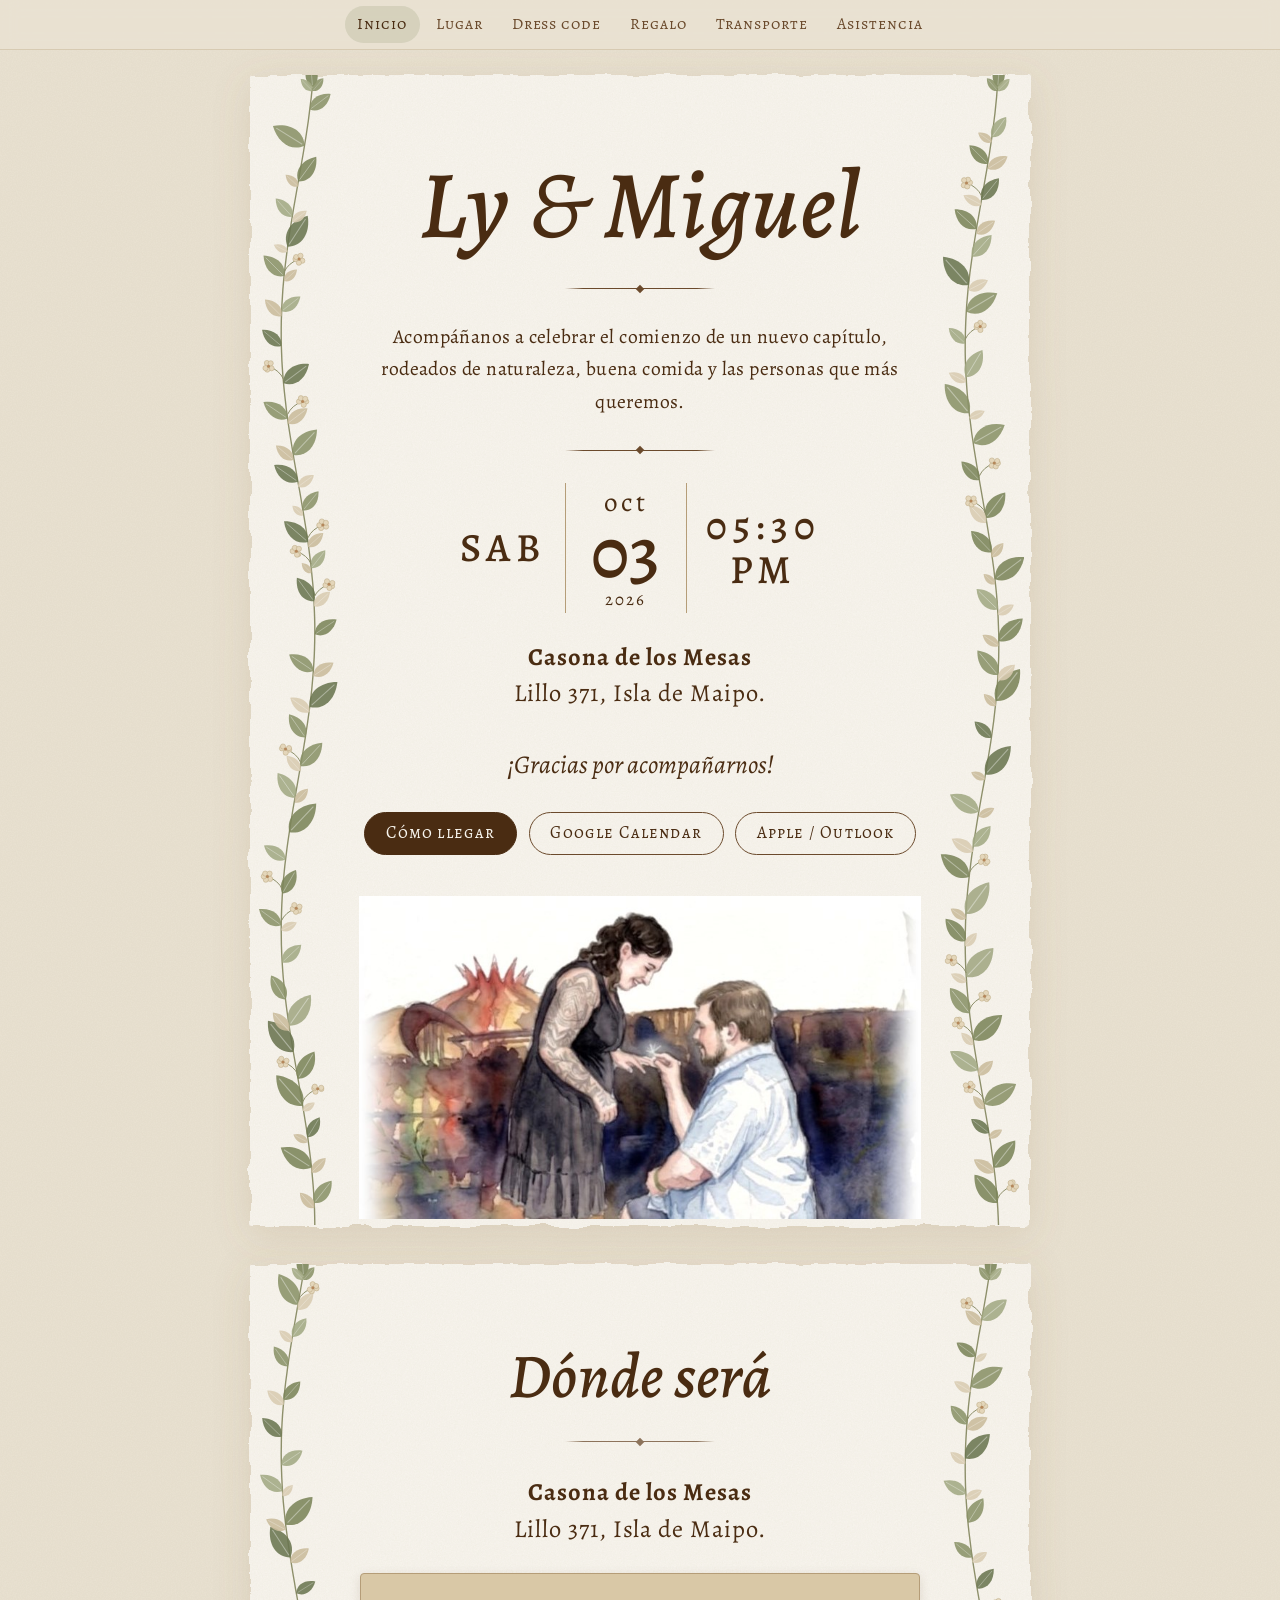
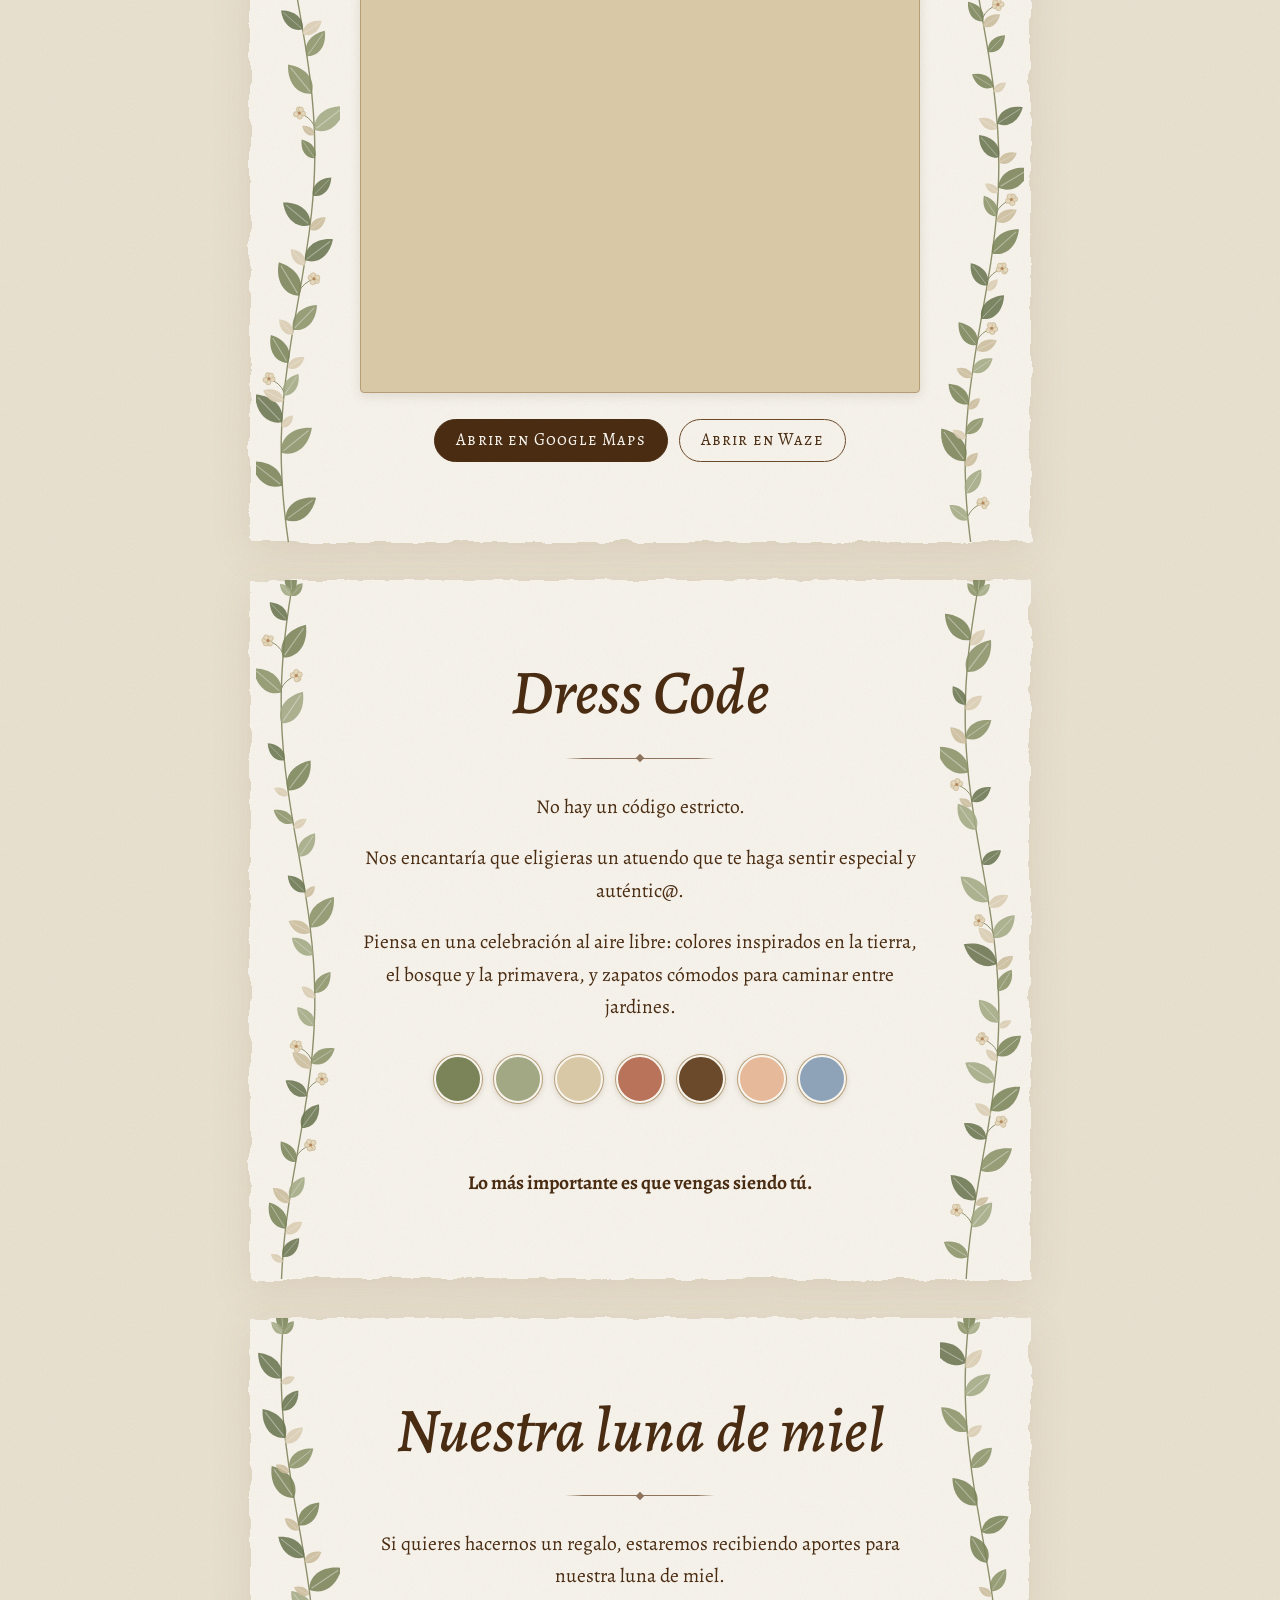
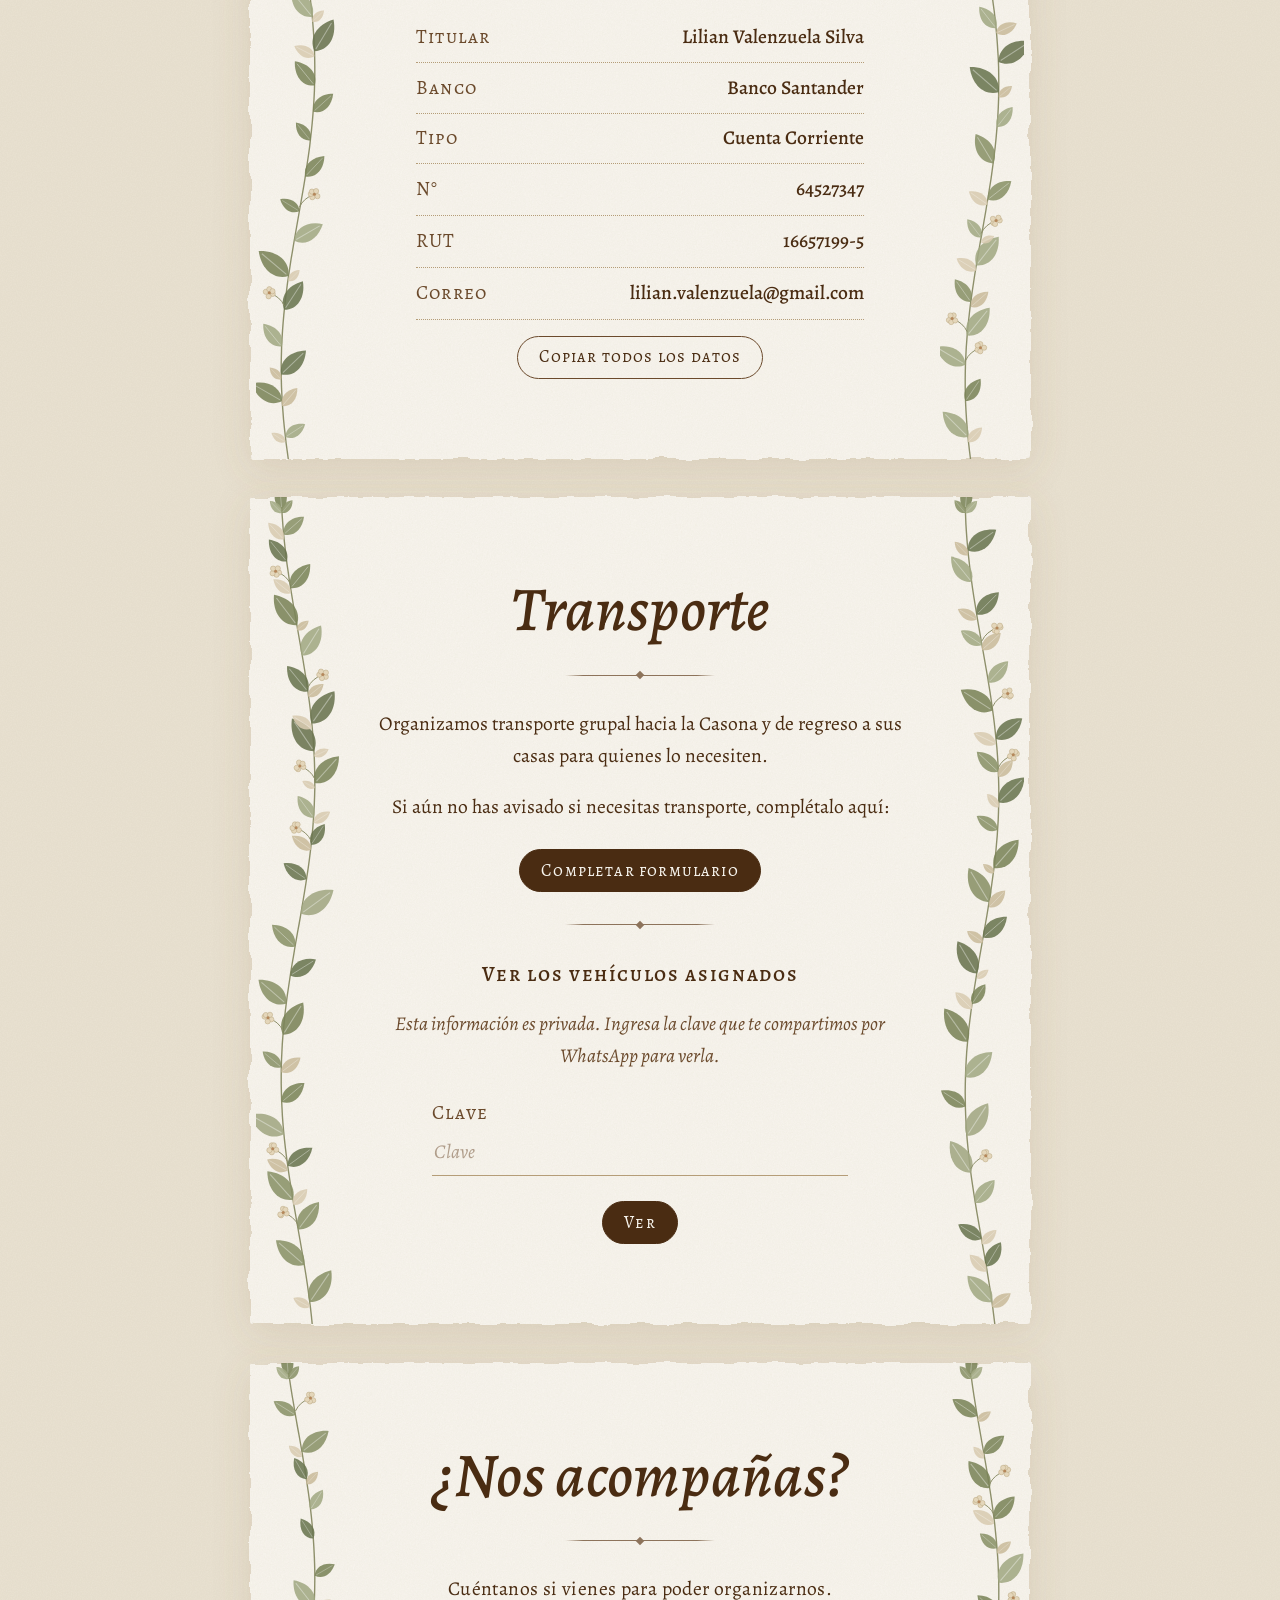
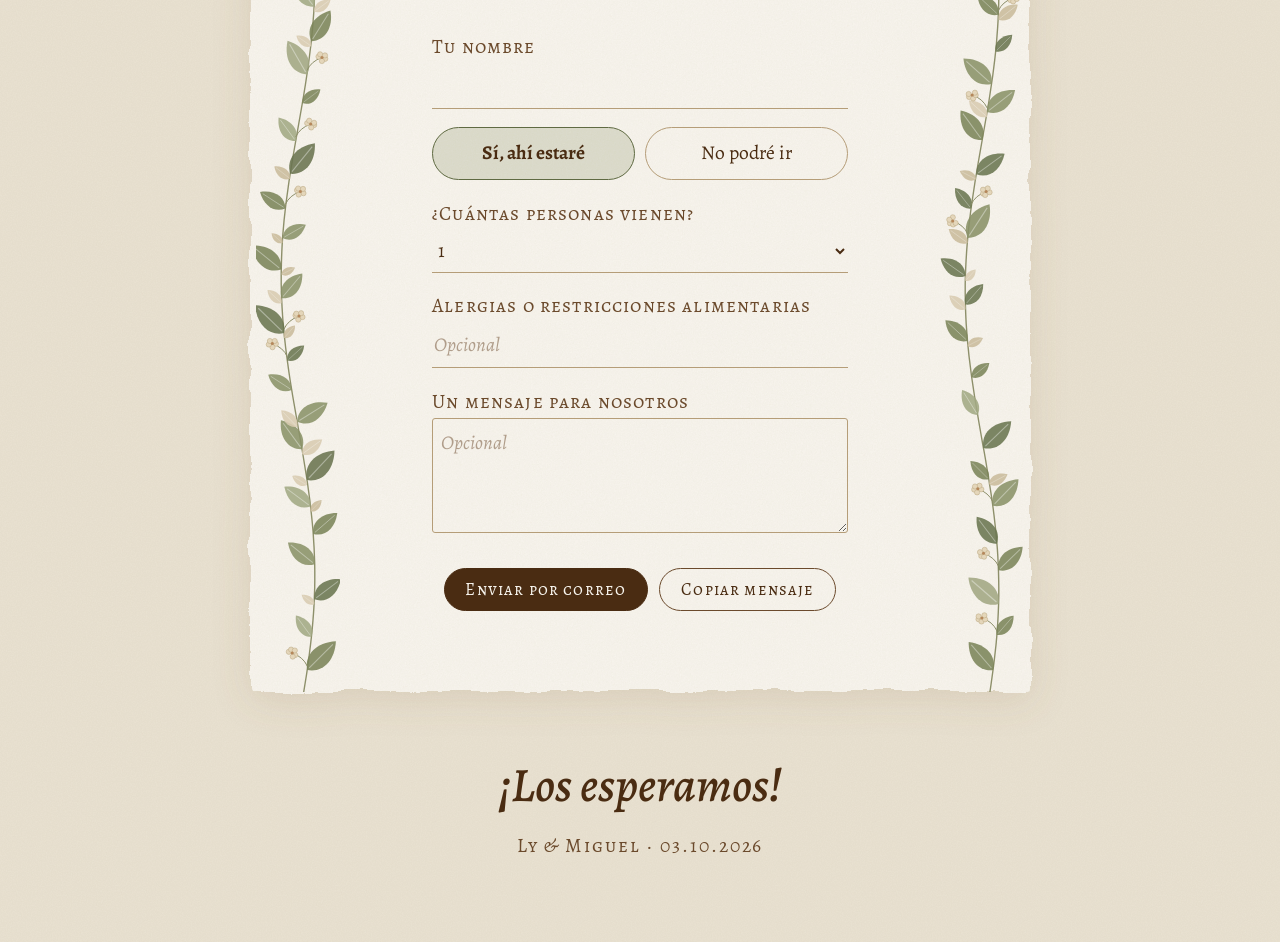
==== index.html @ 3ddfaaa1 "Add files via upload" ====
<!DOCTYPE html>
<html lang="es">
<head>
  <meta charset="utf-8">
  <meta name="viewport" content="width=device-width, initial-scale=1">
  <title>Ly &amp; Miguel · 3 de octubre de 2026</title>
  <meta name="description" content="Te invitamos a celebrar nuestro matrimonio el sábado 3 de octubre de 2026 en Isla de Maipo.">
  <meta name="theme-color" content="#e9e2d2">
  <meta property="og:title" content="Ly & Miguel · Nuestro matrimonio">
  <meta property="og:description" content="Sábado 3 de octubre de 2026 · Casona de los Mesas, Isla de Maipo.">
  <meta property="og:type" content="website">
  <link rel="icon" href="data:image/svg+xml,%3Csvg xmlns='http://www.w3.org/2000/svg' viewBox='0 0 100 100'%3E%3Ctext y='.9em' font-size='90'%3E🌿%3C/text%3E%3C/svg%3E">

  <link rel="preconnect" href="https://fonts.googleapis.com">
  <link rel="preconnect" href="https://fonts.gstatic.com" crossorigin>
  <link href="https://fonts.googleapis.com/css2?family=Alegreya:ital,wght@0,400;0,500;0,700;1,400;1,500&family=Alegreya+SC:wght@400;500&display=swap" rel="stylesheet">
  <link rel="stylesheet" href="css/style.css">
  <script>document.documentElement.classList.add('js');</script>
</head>
<body>

  <!-- Filtro que da el borde irregular de papel de algodón a cada hoja -->
  <svg width="0" height="0" style="position:absolute" aria-hidden="true" focusable="false">
    <filter id="deckle" x="-4%" y="-4%" width="108%" height="108%">
      <feTurbulence type="fractalNoise" baseFrequency="0.035" numOctaves="4" seed="3" result="n"/>
      <feDisplacementMap in="SourceGraphic" in2="n" scale="9" xChannelSelector="R" yChannelSelector="G"/>
    </filter>
  </svg>

  <a class="skip" href="#inicio">Saltar al contenido</a>
  <header class="nav" id="nav"><nav id="navLinks" aria-label="Secciones"></nav></header>

  <main id="app">

    <!-- ============ INICIO ============ -->
    <section class="sheet hero" id="inicio" data-nav="Inicio">
      <div class="sheet-inner">
        <h1 class="names"><span id="n1"></span> <span class="amp">&amp;</span> <span id="n2"></span></h1>
        <div class="divider"></div>
        <p class="lead" id="mensaje"></p>
        <div class="divider"></div>

        <div class="datebox" id="datebox" aria-label="Fecha y hora"></div>
        <p class="venue"><strong id="lugarNombre"></strong><br><span id="lugarDir"></span></p>

        <div class="countdown" id="countdown" aria-live="off"></div>

        <div class="btn-row">
          <a class="btn primary" id="btnMapa" target="_blank" rel="noopener">Cómo llegar</a>
          <a class="btn" id="btnGoogleCal" target="_blank" rel="noopener">Google Calendar</a>
          <button class="btn" id="btnIcs" type="button">Apple / Outlook</button>
        </div>

        <figure class="couple">
          <img src="img/pareja.jpg" alt="Ilustración en acuarela de Miguel pidiéndole matrimonio a Ly" width="775" height="445">
        </figure>
      </div>
    </section>

    <!-- ============ LUGAR ============ -->
    <section class="sheet" id="lugar" data-nav="Lugar">
      <div class="sheet-inner">
        <h2 class="title">Dónde será</h2>
        <div class="divider"></div>
        <p class="venue"><strong id="lugarNombre2"></strong><br><span id="lugarDir2"></span></p>
        <p class="note" id="lugarIndic" hidden></p>
        <div class="map">
          <iframe id="mapa" title="Mapa del lugar" loading="lazy" referrerpolicy="no-referrer-when-downgrade"></iframe>
        </div>
        <div class="btn-row">
          <a class="btn primary" id="btnMapa2" target="_blank" rel="noopener">Abrir en Google Maps</a>
          <a class="btn" id="btnWaze" target="_blank" rel="noopener">Abrir en Waze</a>
        </div>
      </div>
    </section>

    <!-- ============ DRESS CODE ============ -->
    <section class="sheet" id="dresscode" data-nav="Dress code">
      <div class="sheet-inner">
        <h2 class="title" id="dcTitulo"></h2>
        <div class="divider"></div>
        <div id="dcTexto"></div>
        <div class="palette" id="palette" role="list"></div>
        <p class="palette-name" id="paletteName" aria-live="polite">&nbsp;</p>
        <p class="closing" id="dcCierre"></p>
      </div>
    </section>

    <!-- ============ REGALO ============ -->
    <section class="sheet" id="regalo" data-nav="Regalo">
      <div class="sheet-inner">
        <h2 class="title" id="rgTitulo"></h2>
        <div class="divider"></div>
        <div id="rgIntro"></div>

        <div class="bank" id="bank"></div>
      </div>
    </section>

    <!-- ============ TRANSPORTE ============ -->
    <section class="sheet" id="transporte" data-nav="Transporte">
      <div class="sheet-inner">
        <h2 class="title" id="trTitulo"></h2>
        <div class="divider"></div>
        <div id="trIntro"></div>

        <div id="trForm" hidden>
          <p id="trFormTexto"></p>
          <div class="btn-row">
            <a class="btn primary" id="trFormBtn" target="_blank" rel="noopener"></a>
          </div>
        </div>

        <div class="divider" id="trDivider"></div>

        <div id="trPrivado">
          <h3 class="sub" id="trPrivTitulo"></h3>
          <p class="note" id="trPrivTexto"></p>

          <form class="rsvp" id="trForm2" autocomplete="off">
            <div class="field">
              <label for="trClave" id="trClaveLabel"></label>
              <input id="trClave" type="password" autocomplete="current-password">
            </div>
            <div class="btn-row">
              <button class="btn primary" id="trVer" type="submit"></button>
            </div>
            <p class="note" id="trError" role="alert" hidden></p>
          </form>

          <div id="trResultado" hidden>
            <div class="field" style="max-width:26rem;margin:0 auto 1.4rem">
              <label for="trBuscar" class="sr">Buscar</label>
              <input id="trBuscar" type="search">
            </div>
            <div id="trTablas"></div>
          </div>
        </div>
      </div>
    </section>

    <!-- ============ RSVP ============ -->
    <section class="sheet" id="rsvp" data-nav="Asistencia">
      <div class="sheet-inner">
        <h2 class="title" id="rsTitulo"></h2>
        <div class="divider"></div>
        <p class="lead" id="rsTexto"></p>
        <form class="rsvp" id="rsvpForm" novalidate>
          <div class="field">
            <label for="rsNombre">Tu nombre</label>
            <input id="rsNombre" name="nombre" type="text" autocomplete="name" required>
          </div>
          <fieldset class="choice">
            <legend class="sr">¿Vienes?</legend>
            <label><input type="radio" name="asiste" value="si" checked><span>Sí, ahí estaré</span></label>
            <label><input type="radio" name="asiste" value="no"><span>No podré ir</span></label>
          </fieldset>
          <div class="field" id="fieldPersonas">
            <label for="rsPersonas">¿Cuántas personas vienen?</label>
            <select id="rsPersonas" name="personas"></select>
          </div>
          <div class="field" id="fieldComida">
            <label for="rsComida">Alergias o restricciones alimentarias</label>
            <input id="rsComida" name="comida" type="text" placeholder="Opcional">
          </div>
          <div class="field">
            <label for="rsMensaje">Un mensaje para nosotros</label>
            <textarea id="rsMensaje" name="mensaje" rows="3" placeholder="Opcional"></textarea>
          </div>
          <div class="btn-row">
            <button class="btn primary" id="rsWa" type="button" hidden>Enviar por WhatsApp</button>
            <button class="btn primary" id="rsMail" type="button" hidden>Enviar por correo</button>
            <button class="btn" id="rsCopy" type="button">Copiar mensaje</button>
          </div>
        </form>
      </div>
    </section>

    <!-- Aquí se insertan las secciones extra definidas en config.js -->
    <div id="extras"></div>

    <footer class="closing-sheet">
      <p class="farewell" id="cierre"></p>
      <p class="tiny" id="pie"></p>
    </footer>
  </main>

  <dialog id="lightbox" aria-label="Foto ampliada">
    <button type="button" class="lb-close" aria-label="Cerrar">×</button>
    <img alt="">
  </dialog>
  <div id="toast" role="status" aria-live="polite"></div>

  <script src="js/config.js"></script>
  <script src="js/script.js"></script>
</body>
</html>
---- css/style.css ----
/* ==========================================================
   Ly & Miguel — estilo "papel de algodón + acuarela botánica"
   ========================================================== */

:root {
  --bg: #e9e2d2;
  --paper: #f8f5ee;
  --ink: #4a2c12;          /* café oscuro de la invitación */
  --ink-soft: #6b4a2c;
  --olive: #7b8459;
  --olive-d: #5f6a42;
  --sand: #d9c8a6;
  --line: #b59d78;
  --serif: "Alegreya", "Iowan Old Style", Georgia, serif;
  --sc: "Alegreya SC", "Alegreya", Georgia, serif;
  --noise: url("data:image/svg+xml;utf8,<svg xmlns='http://www.w3.org/2000/svg' width='220' height='220'><filter id='n'><feTurbulence type='fractalNoise' baseFrequency='.8' numOctaves='2' stitchTiles='stitch'/><feColorMatrix values='0 0 0 0 .42  0 0 0 0 .32  0 0 0 0 .2  0 0 0 .09 0'/></filter><rect width='100%' height='100%' filter='url(%23n)'/></svg>");
}

*, *::before, *::after { box-sizing: border-box; }
html { scroll-behavior: smooth; -webkit-text-size-adjust: 100%; }

body {
  margin: 0;
  background: var(--bg) var(--noise);
  color: var(--ink);
  font-family: var(--serif);
  font-size: clamp(1.05rem, 1rem + 0.3vw, 1.22rem);
  line-height: 1.65;
  -webkit-font-smoothing: antialiased;
  overflow-x: hidden;
}

img { max-width: 100%; height: auto; display: block; }
p { margin: 0 0 1em; }
[hidden] { display: none !important; }

.sr { position: absolute; width: 1px; height: 1px; overflow: hidden; clip: rect(0 0 0 0); white-space: nowrap; }
.skip { position: absolute; left: -999px; top: 0; background: var(--ink); color: var(--paper); padding: .5rem 1rem; z-index: 100; }
.skip:focus { left: 0; }

:focus-visible { outline: 2px solid var(--olive-d); outline-offset: 3px; border-radius: 3px; }

/* ---------- Navegación ---------- */
.nav {
  position: sticky; top: 0; z-index: 50;
  background: rgba(233, 226, 210, .82);
  -webkit-backdrop-filter: blur(8px); backdrop-filter: blur(8px);
  border-bottom: 1px solid rgba(181, 157, 120, .35);
}
.nav nav {
  display: flex; gap: .2rem; padding: .35rem .8rem;
  overflow-x: auto; scrollbar-width: none;
  justify-content: safe center;
}
.nav nav::-webkit-scrollbar { display: none; }
.nav a {
  font-family: var(--sc); font-size: 1rem; letter-spacing: .06em;
  color: var(--ink-soft); text-decoration: none; white-space: nowrap;
  padding: .35rem .8rem; border-radius: 999px;
  transition: color .2s, background-color .2s;
}
.nav a:hover { color: var(--ink); }
.nav a.active { background: rgba(123, 132, 89, .18); color: var(--ink); }

/* ---------- Hojas (cada sección es una página de la invitación) ---------- */
main { padding: 1.6rem .6rem 3rem; }

.sheet {
  position: relative;
  max-width: 780px;
  margin: 0 auto 2.4rem;
  isolation: isolate;
  scroll-margin-top: 3.6rem;
  text-align: center;
}
.sheet::before {
  content: "";
  position: absolute; inset: 0; z-index: -1;
  background: var(--paper) var(--noise);
  border-radius: 3px;
  filter: url(#deckle) drop-shadow(0 8px 18px rgba(74, 44, 18, .16));
}
.sheet-inner {
  position: relative;
  padding: clamp(3rem, 7vw, 5rem) clamp(2.7rem, 11vw, 6.8rem);
}

/* ramas laterales (las dibuja script.js) */
.sprig { position: absolute; top: 0; bottom: 0; pointer-events: none; z-index: 0; }
.sprig.left  { left: .4rem; }
.sprig.right { right: .4rem; transform: scaleX(-1); }
.sprig svg { display: block; transform-origin: 50% 100%; animation: sway 11s ease-in-out infinite alternate; }
.sprig.right svg { animation-duration: 13s; animation-direction: alternate-reverse; }
@keyframes sway { from { transform: rotate(-.7deg); } to { transform: rotate(.7deg); } }

/* ---------- Tipografía ---------- */
.names, .title {
  font-weight: 500; font-style: italic; line-height: 1.05; margin: 0;
  letter-spacing: .005em;
}
.names { font-size: clamp(3.3rem, 12.5vw, 6rem); }
.names .amp { font-weight: 400; padding: 0 .04em; }
.title { font-size: clamp(2.5rem, 8vw, 3.9rem); }

.sub {
  font-family: var(--sc); font-weight: 500; font-size: 1.3rem;
  letter-spacing: .08em; margin: 1.6rem 0 1rem;
}

.lead { max-width: 31em; margin-inline: auto; letter-spacing: .02em; }
.note { font-style: italic; color: var(--ink-soft); }
.venue { font-size: 1.25em; letter-spacing: .04em; line-height: 1.5; margin-top: 1.6rem; }
.venue strong { font-weight: 700; }
.closing { font-weight: 700; max-width: 18em; margin: 1.6rem auto 0; }

.divider {
  position: relative; width: 150px; height: 1px; margin: 2rem auto;
  background: linear-gradient(90deg, transparent, var(--ink-soft) 12%, var(--ink-soft) 88%, transparent);
  opacity: .75;
}
.divider::after {
  content: ""; position: absolute; left: 50%; top: 50%;
  width: 6px; height: 6px; background: var(--ink-soft);
  transform: translate(-50%, -50%) rotate(45deg);
}

/* ---------- Fecha (réplica del bloque de la invitación) ---------- */
.datebox {
  display: flex; align-items: center; justify-content: center;
  gap: clamp(.6rem, 3vw, 1.2rem); margin: 1rem auto .4rem;
}
.datebox .dow, .datebox .hour {
  font-size: clamp(1.6rem, 6vw, 2.5rem); font-weight: 500; letter-spacing: .14em; line-height: 1.1;
}
.datebox .mid {
  display: flex; flex-direction: column; align-items: center; line-height: 1;
  padding: .3rem clamp(.9rem, 4vw, 1.6rem);
  border-inline: 1px solid var(--line);
}
.datebox .m { font-size: clamp(1.3rem, 4.5vw, 1.7rem); letter-spacing: .1em; }
.datebox .d { font-size: clamp(3rem, 11vw, 4.6rem); font-weight: 500; margin: .1rem 0; }
.datebox .y { font-size: 1.05rem; letter-spacing: .12em; }

/* ---------- Cuenta regresiva ---------- */
.countdown {
  display: flex; justify-content: center; gap: clamp(.4rem, 2.5vw, 1.1rem);
  margin: 2rem auto 1.6rem;
}
.cd-cell { min-width: 3.4em; padding: 0 .3rem; }
.cd-cell + .cd-cell { border-left: 1px solid rgba(181, 157, 120, .6); padding-left: clamp(.6rem, 3vw, 1.2rem); }
.cd-num { display: block; font-size: clamp(2rem, 8vw, 2.9rem); font-weight: 500; line-height: 1.1; font-variant-numeric: tabular-nums; }
.cd-lbl { display: block; font-family: var(--sc); font-size: .95rem; letter-spacing: .08em; color: var(--ink-soft); }
.cd-done { font-style: italic; font-size: 1.6rem; margin: 0; }

/* ---------- Botones ---------- */
.btn-row { display: flex; flex-wrap: wrap; justify-content: center; gap: .7rem; margin: 1.6rem 0 0; }
.btn {
  font-family: var(--sc); font-size: 1.05rem; letter-spacing: .07em; line-height: 1.2;
  display: inline-block; padding: .65rem 1.3rem;
  border: 1px solid var(--ink-soft); border-radius: 999px;
  background: transparent; color: var(--ink); text-decoration: none; cursor: pointer;
  transition: background-color .2s, color .2s, transform .15s;
}
.btn:hover { background: rgba(123, 132, 89, .16); }
.btn:active { transform: scale(.97); }
.btn.primary { background: var(--ink); color: var(--paper); border-color: var(--ink); }
.btn.primary:hover { background: var(--olive-d); border-color: var(--olive-d); }
.btn.small { font-size: .95rem; padding: .35rem .9rem; }

/* ---------- Ilustración de la pareja ---------- */
.couple { margin: 2.6rem 0 -1.2rem; }
.couple img { width: min(100%, 600px); margin: 0 auto; mix-blend-mode: multiply; }
.hero .sheet-inner { padding-bottom: 1.6rem; }

/* ---------- Mapa ---------- */
.map {
  margin: 1.6rem auto 0; border: 1px solid var(--line); border-radius: 4px;
  overflow: hidden; background: var(--sand); aspect-ratio: 4 / 3; max-height: 420px;
  box-shadow: 0 3px 12px rgba(74, 44, 18, .12);
}
.map iframe { width: 100%; height: 100%; border: 0; filter: sepia(.35) saturate(.85) contrast(.95); }

/* ---------- Dress code ---------- */
.palette { display: flex; flex-wrap: wrap; justify-content: center; gap: .8rem; margin: 2rem 0 .4rem; }
.swatch {
  width: 3rem; height: 3rem; border-radius: 50%; padding: 0; cursor: pointer;
  border: 2px solid var(--paper); box-shadow: 0 0 0 1px var(--line), 0 2px 6px rgba(74, 44, 18, .18);
  transition: transform .2s, box-shadow .2s;
}
.swatch:hover { transform: translateY(-3px); }
.swatch[aria-pressed="true"] { transform: translateY(-4px) scale(1.08); box-shadow: 0 0 0 2px var(--ink), 0 4px 10px rgba(74, 44, 18, .25); }
.palette-name { font-family: var(--sc); letter-spacing: .08em; color: var(--ink-soft); min-height: 1.6em; margin: 0; }

/* ---------- Regalo ---------- */
.bank { max-width: 28rem; margin-inline: auto; text-align: left; }
.bank-row {
  display: flex; align-items: baseline; justify-content: space-between; gap: 1rem;
  padding: .55rem 0; border-bottom: 1px dotted var(--line);
}
.bank-row:last-of-type { border-bottom: 0; }
.bank-row .k { font-family: var(--sc); letter-spacing: .06em; color: var(--ink-soft); flex: none; }
.bank-row .v { font-weight: 500; text-align: right; word-break: break-all; }
.bank-row button.v {
  font: inherit; font-weight: 500; background: none; border: 0; color: inherit; cursor: pointer; padding: 0;
  border-bottom: 1px solid transparent; transition: border-color .2s;
}
.bank-row button.v:hover { border-bottom-color: var(--olive-d); }
.bank .btn-row { margin-top: 1rem; }

/* ---------- Transporte ---------- */
.veh-group { max-width: 30rem; margin-inline: auto; text-align: left; }
.veh-list { list-style: none; margin: .6rem 0 0; padding: 0; }
.veh-row {
  display: grid; grid-template-columns: 1fr; gap: .1rem;
  padding: .6rem 0; border-bottom: 1px dotted var(--line);
}
.veh-row:last-child { border-bottom: 0; }
.veh-row .vn { font-weight: 700; }
.veh-row .vx { font-style: italic; font-size: .92em; color: var(--olive-d); }
#trResultado #trBuscar {
  border: 1px solid var(--line); border-radius: 999px; padding: .5rem 1rem; text-align: center;
}

/* ---------- Formulario ---------- */
.rsvp { max-width: 26rem; margin: 1.6rem auto 0; text-align: left; }
.field { margin-bottom: 1.1rem; }
.field label { display: block; font-family: var(--sc); letter-spacing: .06em; color: var(--ink-soft); }
.field input, .field select, .field textarea {
  width: 100%; font: inherit; color: var(--ink);
  background: transparent; border: 0; border-bottom: 1px solid var(--line);
  padding: .4rem .1rem; border-radius: 0;
}
.field textarea { resize: vertical; border: 1px solid var(--line); padding: .5rem; border-radius: 3px; }
.field input:focus, .field select:focus, .field textarea:focus { outline: 0; border-color: var(--olive-d); box-shadow: 0 1px 0 var(--olive-d); }
.field input::placeholder, .field textarea::placeholder { color: rgba(107, 74, 44, .5); font-style: italic; }
.field.invalid input { border-color: #a4472f; }
.choice { border: 0; padding: 0; margin: 0 0 1.1rem; display: flex; flex-wrap: wrap; gap: .6rem; }
.choice label { flex: 1 1 10rem; cursor: pointer; }
.choice input { position: absolute; opacity: 0; }
.choice span {
  display: block; text-align: center; padding: .6rem .8rem;
  border: 1px solid var(--line); border-radius: 999px; transition: background-color .2s, border-color .2s;
}
.choice input:checked + span { background: rgba(123, 132, 89, .22); border-color: var(--olive-d); font-weight: 700; }
.choice input:focus-visible + span { outline: 2px solid var(--olive-d); outline-offset: 2px; }

/* ---------- Extras ---------- */
.timeline { list-style: none; margin: 1.8rem auto 0; padding: 0; max-width: 28rem; text-align: left; position: relative; }
.timeline::before { content: ""; position: absolute; left: 5.4rem; top: .6rem; bottom: .6rem; width: 1px; background: var(--line); }
.timeline li { display: grid; grid-template-columns: 4.6rem 1fr; gap: 1.6rem; padding: .7rem 0; position: relative; }
.timeline li::after {
  content: ""; position: absolute; left: 5.4rem; top: 1.25rem; width: 9px; height: 9px;
  background: var(--olive-d); border-radius: 50%; transform: translateX(-50%);
}
.timeline .t { font-family: var(--sc); font-size: 1.15rem; text-align: right; letter-spacing: .05em; }
.timeline .e { font-weight: 700; display: block; }
.timeline .x { color: var(--ink-soft); font-size: .98em; }

.faq { max-width: 32rem; margin: 1.6rem auto 0; text-align: left; }
.faq details { border-bottom: 1px solid var(--line); padding: .3rem 0; }
.faq summary {
  cursor: pointer; list-style: none; padding: .6rem 1.8rem .6rem 0; position: relative;
  font-style: italic; font-size: 1.15em;
}
.faq summary::-webkit-details-marker { display: none; }
.faq summary::after { content: "+"; position: absolute; right: .3rem; top: .45rem; font-style: normal; font-size: 1.4rem; transition: transform .25s; }
.faq details[open] summary::after { transform: rotate(45deg); }
.faq details p { margin: 0 0 .9rem; color: var(--ink-soft); }

.gallery { display: grid; grid-template-columns: repeat(auto-fill, minmax(140px, 1fr)); gap: .7rem; margin-top: 1.6rem; }
.gallery button { padding: 0; border: 0; background: none; cursor: zoom-in; border-radius: 3px; overflow: hidden; aspect-ratio: 1; }
.gallery img { width: 100%; height: 100%; object-fit: cover; transition: transform .4s; filter: sepia(.12); }
.gallery button:hover img { transform: scale(1.05); }

dialog#lightbox { border: 0; padding: 0; background: transparent; max-width: 94vw; max-height: 92vh; overflow: visible; }
dialog#lightbox::backdrop { background: rgba(40, 24, 10, .82); }
dialog#lightbox img { max-width: 94vw; max-height: 88vh; border: 8px solid var(--paper); box-shadow: 0 10px 40px rgba(0, 0, 0, .4); }
.lb-close {
  position: absolute; top: -14px; right: -14px; width: 2.4rem; height: 2.4rem; border-radius: 50%;
  border: 0; background: var(--paper); color: var(--ink); font-size: 1.6rem; line-height: 1; cursor: pointer;
}

/* ---------- Cierre ---------- */
.closing-sheet { text-align: center; padding: 1rem 1rem 2rem; }
.farewell { font-size: clamp(2rem, 7vw, 3rem); font-style: italic; font-weight: 500; margin: 0 0 .3rem; }
.tiny { font-family: var(--sc); letter-spacing: .1em; color: var(--ink-soft); margin: 0; }

/* ---------- Toast ---------- */
#toast {
  position: fixed; left: 50%; bottom: 1.4rem; z-index: 90;
  transform: translate(-50%, 1rem); opacity: 0; pointer-events: none;
  background: var(--ink); color: var(--paper); font-family: var(--sc); letter-spacing: .05em;
  padding: .55rem 1.2rem; border-radius: 999px; transition: opacity .25s, transform .25s;
}
#toast.show { opacity: 1; transform: translate(-50%, 0); }

/* ---------- Aparición de la página: una sola entrada, sin efectos por sección ---------- */
.js .hero .sheet-inner > * { animation: rise .9s cubic-bezier(.2, .7, .2, 1) both; }
.js .hero .sheet-inner > :nth-child(2) { animation-delay: .08s; }
.js .hero .sheet-inner > :nth-child(3) { animation-delay: .16s; }
.js .hero .sheet-inner > :nth-child(n+4) { animation-delay: .28s; }
@keyframes rise { from { opacity: 0; transform: translateY(14px); } to { opacity: 1; transform: none; } }

/* ---------- Móvil ---------- */
@media (max-width: 520px) {
  main { padding-inline: .35rem; }
  .timeline::before, .timeline li::after { left: 4.9rem; }
  .timeline li { grid-template-columns: 4.1rem 1fr; gap: 1.3rem; }
  .btn { font-size: 1rem; }
}

@media (prefers-reduced-motion: reduce) {
  html { scroll-behavior: auto; }
  *, *::before, *::after { animation: none !important; transition: none !important; }
}
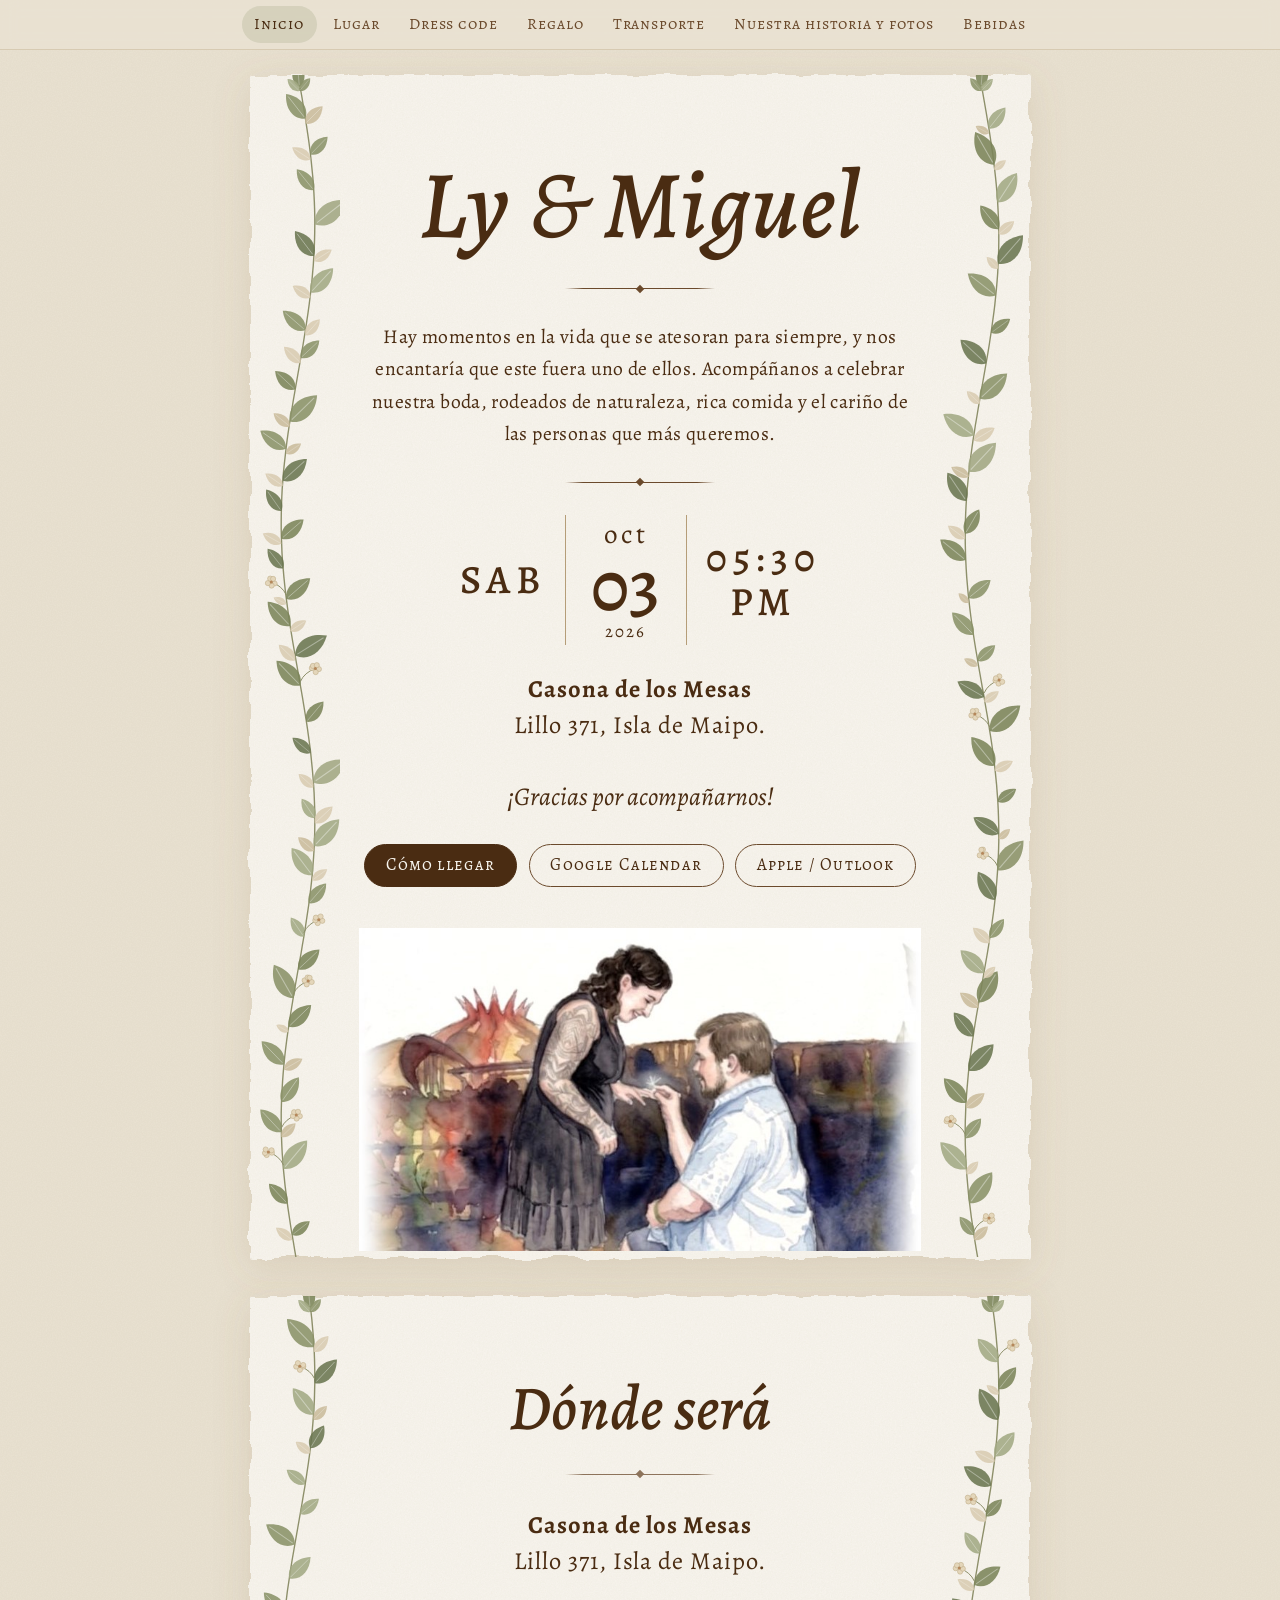
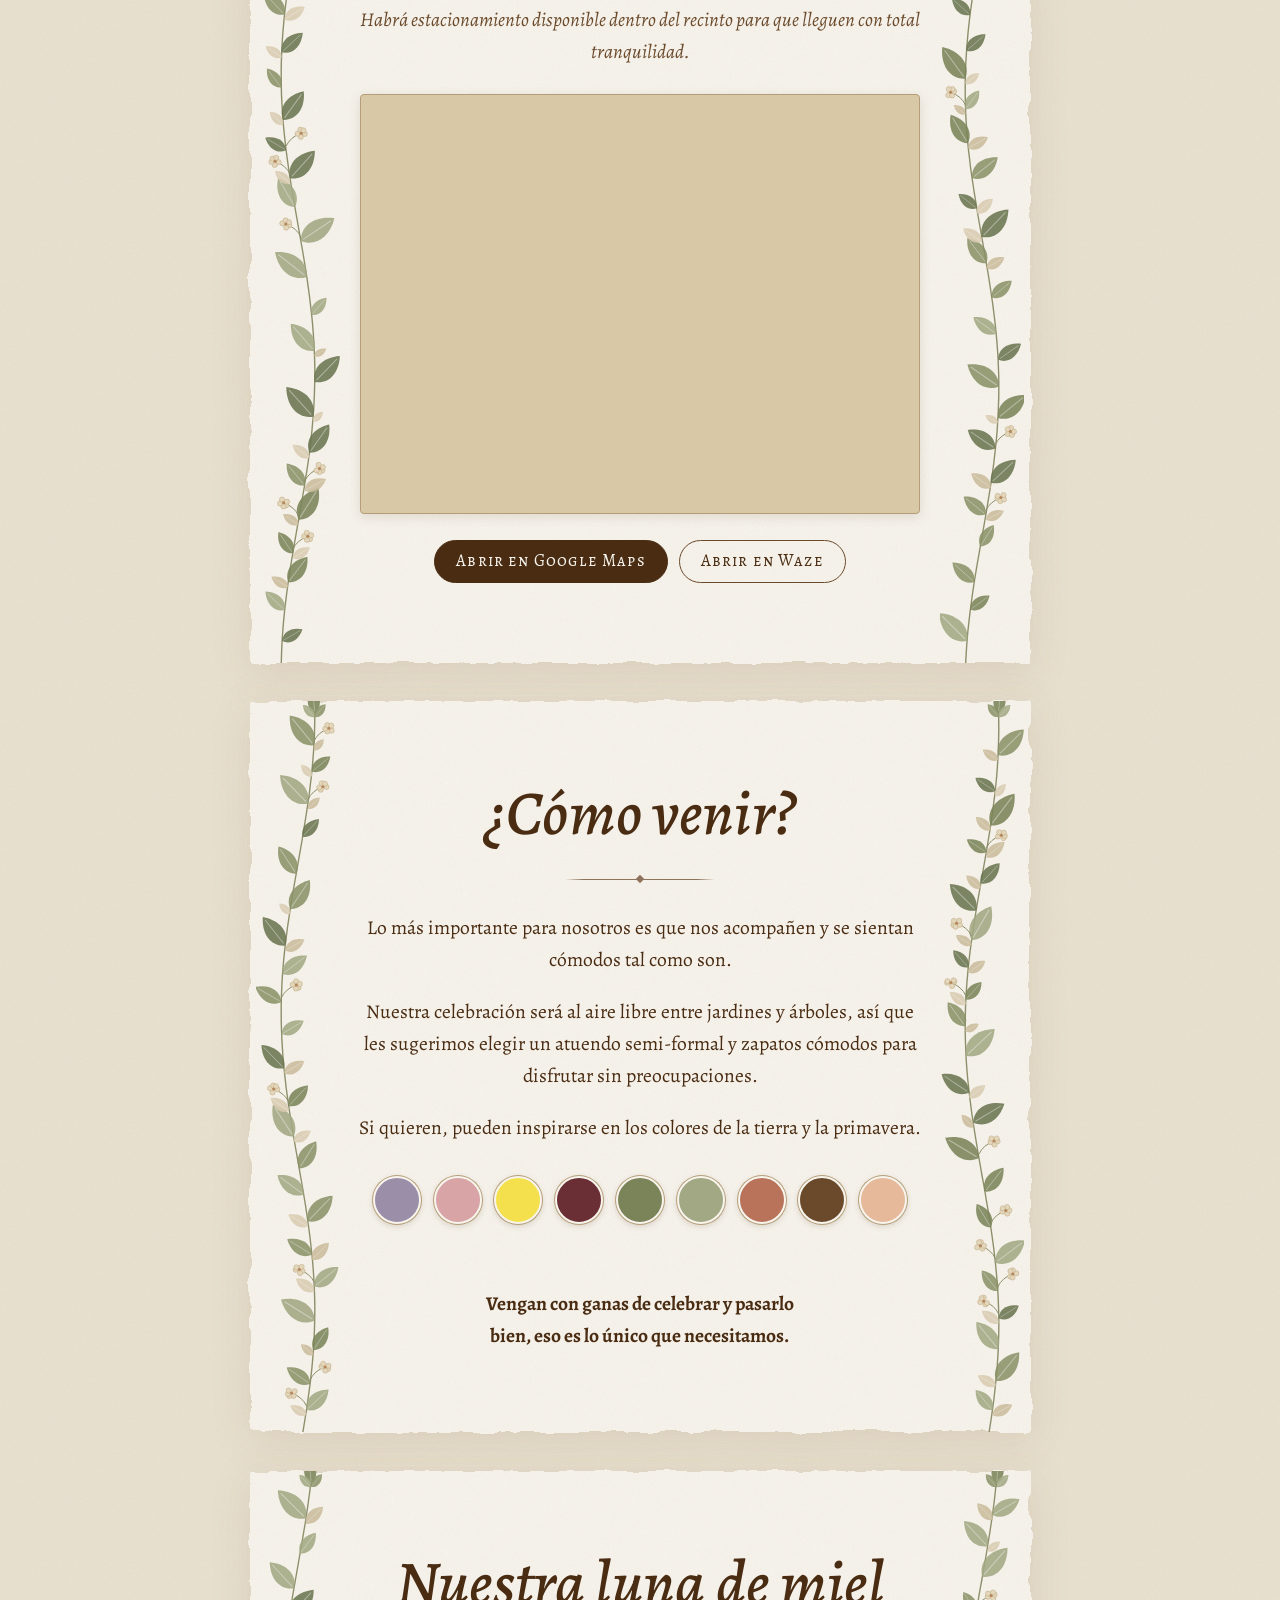
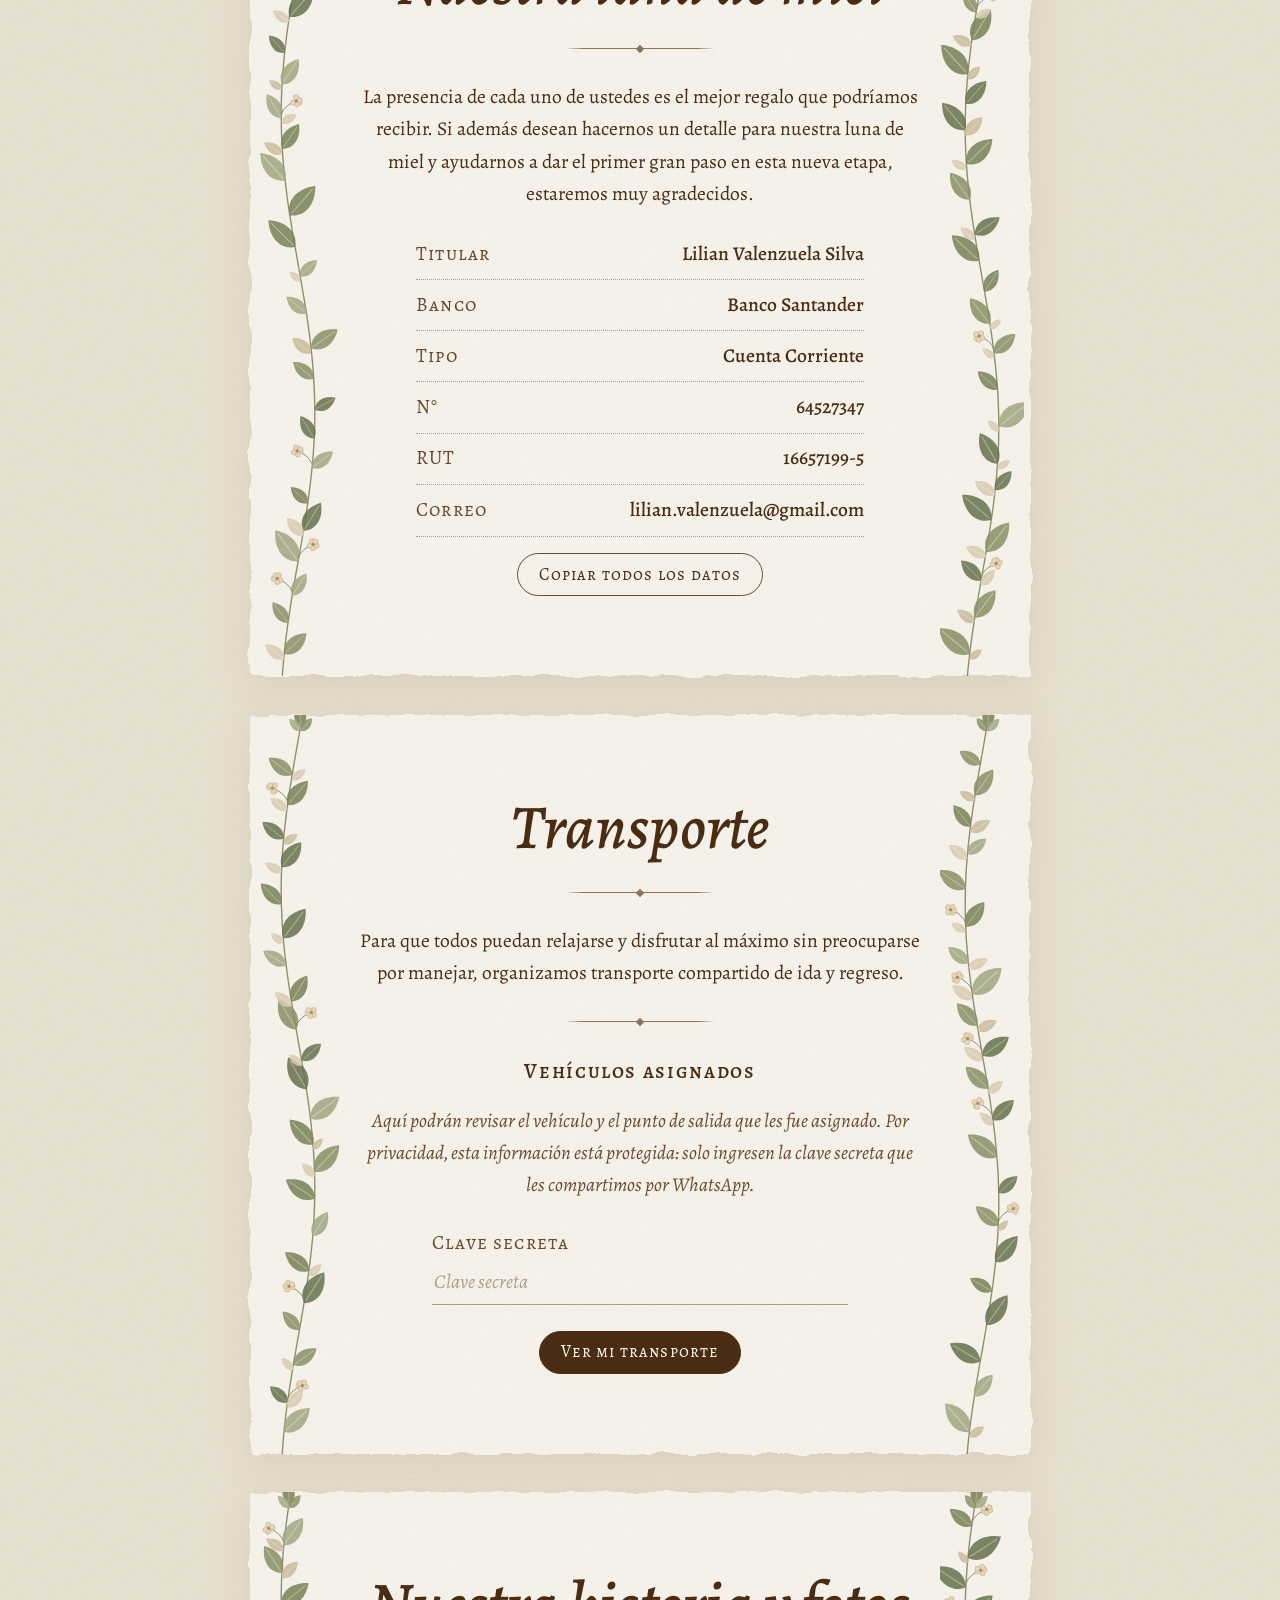
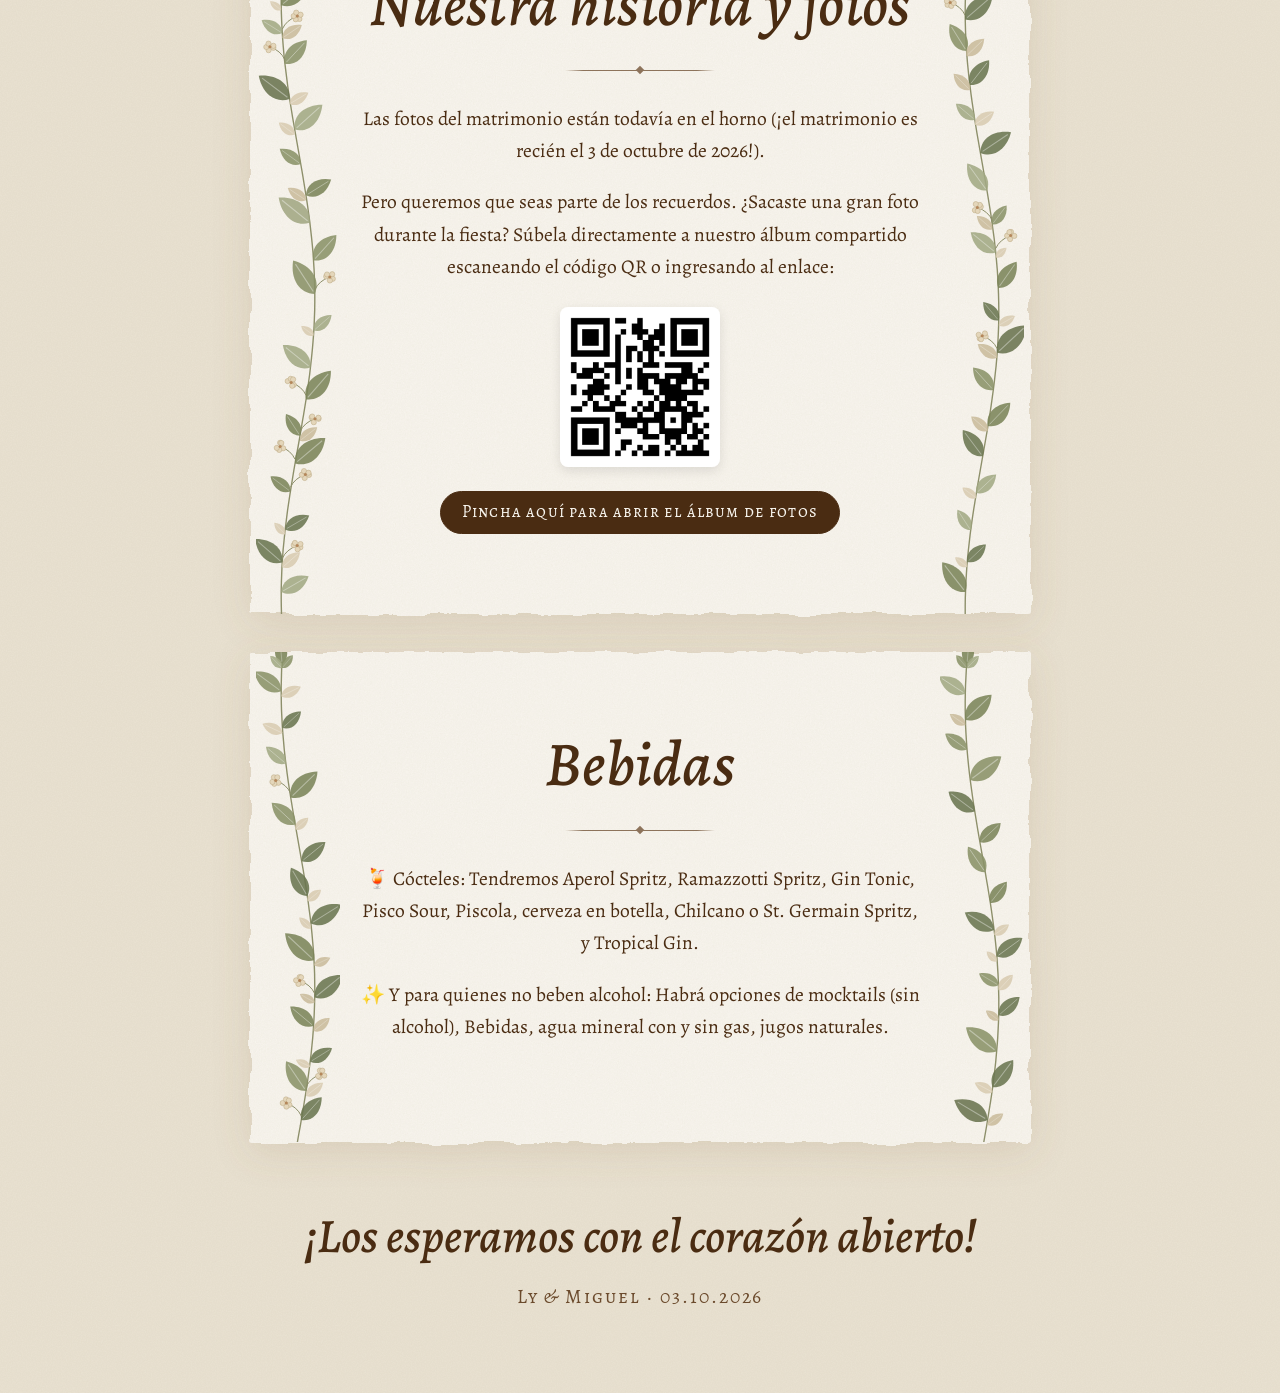
==== commit c8d54142: "Add fhotos and drinks" ====
--- a/index.html
+++ b/index.html
@@ -139,42 +139,6 @@
       </div>
     </section>
 
-    <!-- ============ RSVP ============ -->
-    <section class="sheet" id="rsvp" data-nav="Asistencia">
-      <div class="sheet-inner">
-        <h2 class="title" id="rsTitulo"></h2>
-        <div class="divider"></div>
-        <p class="lead" id="rsTexto"></p>
-        <form class="rsvp" id="rsvpForm" novalidate>
-          <div class="field">
-            <label for="rsNombre">Tu nombre</label>
-            <input id="rsNombre" name="nombre" type="text" autocomplete="name" required>
-          </div>
-          <fieldset class="choice">
-            <legend class="sr">¿Vienes?</legend>
-            <label><input type="radio" name="asiste" value="si" checked><span>Sí, ahí estaré</span></label>
-            <label><input type="radio" name="asiste" value="no"><span>No podré ir</span></label>
-          </fieldset>
-          <div class="field" id="fieldPersonas">
-            <label for="rsPersonas">¿Cuántas personas vienen?</label>
-            <select id="rsPersonas" name="personas"></select>
-          </div>
-          <div class="field" id="fieldComida">
-            <label for="rsComida">Alergias o restricciones alimentarias</label>
-            <input id="rsComida" name="comida" type="text" placeholder="Opcional">
-          </div>
-          <div class="field">
-            <label for="rsMensaje">Un mensaje para nosotros</label>
-            <textarea id="rsMensaje" name="mensaje" rows="3" placeholder="Opcional"></textarea>
-          </div>
-          <div class="btn-row">
-            <button class="btn primary" id="rsWa" type="button" hidden>Enviar por WhatsApp</button>
-            <button class="btn primary" id="rsMail" type="button" hidden>Enviar por correo</button>
-            <button class="btn" id="rsCopy" type="button">Copiar mensaje</button>
-          </div>
-        </form>
-      </div>
-    </section>
 
     <!-- Aquí se insertan las secciones extra definidas en config.js -->
     <div id="extras"></div>
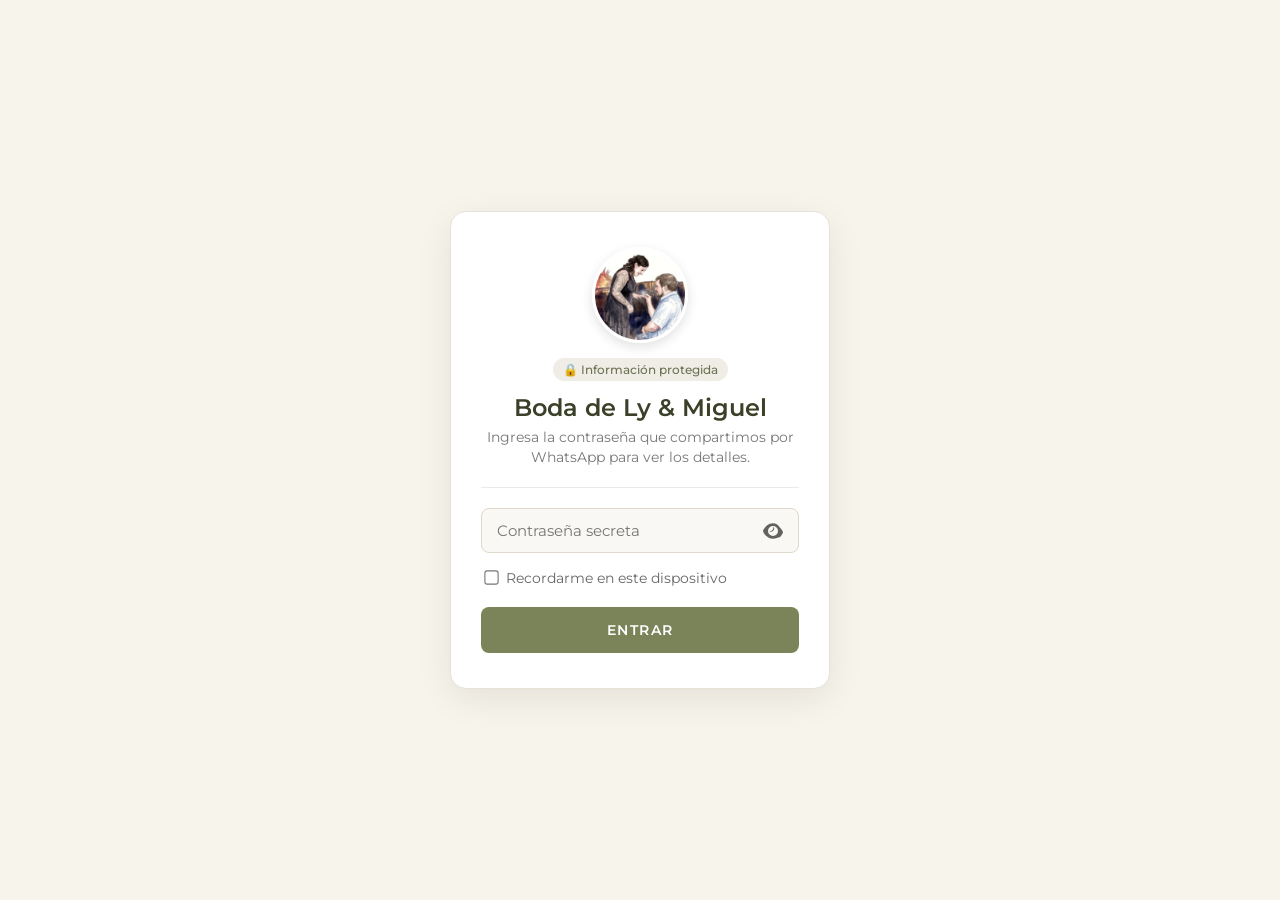
==== commit 4d28de24: "encripted file Archivo encriptado" ====
--- a/index.html
+++ b/index.html
@@ -1,161 +1,944 @@
 <!DOCTYPE html>
-<html lang="es">
-<head>
-  <meta charset="utf-8">
-  <meta name="viewport" content="width=device-width, initial-scale=1">
-  <title>Ly &amp; Miguel · 3 de octubre de 2026</title>
-  <meta name="description" content="Te invitamos a celebrar nuestro matrimonio el sábado 3 de octubre de 2026 en Isla de Maipo.">
-  <meta name="theme-color" content="#e9e2d2">
-  <meta property="og:title" content="Ly & Miguel · Nuestro matrimonio">
-  <meta property="og:description" content="Sábado 3 de octubre de 2026 · Casona de los Mesas, Isla de Maipo.">
-  <meta property="og:type" content="website">
-  <link rel="icon" href="data:image/svg+xml,%3Csvg xmlns='http://www.w3.org/2000/svg' viewBox='0 0 100 100'%3E%3Ctext y='.9em' font-size='90'%3E🌿%3C/text%3E%3C/svg%3E">
-
-  <link rel="preconnect" href="https://fonts.googleapis.com">
-  <link rel="preconnect" href="https://fonts.gstatic.com" crossorigin>
-  <link href="https://fonts.googleapis.com/css2?family=Alegreya:ital,wght@0,400;0,500;0,700;1,400;1,500&family=Alegreya+SC:wght@400;500&display=swap" rel="stylesheet">
-  <link rel="stylesheet" href="css/style.css">
-  <script>document.documentElement.classList.add('js');</script>
-</head>
-<body>
-
-  <!-- Filtro que da el borde irregular de papel de algodón a cada hoja -->
-  <svg width="0" height="0" style="position:absolute" aria-hidden="true" focusable="false">
-    <filter id="deckle" x="-4%" y="-4%" width="108%" height="108%">
-      <feTurbulence type="fractalNoise" baseFrequency="0.035" numOctaves="4" seed="3" result="n"/>
-      <feDisplacementMap in="SourceGraphic" in2="n" scale="9" xChannelSelector="R" yChannelSelector="G"/>
-    </filter>
-  </svg>
-
-  <a class="skip" href="#inicio">Saltar al contenido</a>
-  <header class="nav" id="nav"><nav id="navLinks" aria-label="Secciones"></nav></header>
-
-  <main id="app">
-
-    <!-- ============ INICIO ============ -->
-    <section class="sheet hero" id="inicio" data-nav="Inicio">
-      <div class="sheet-inner">
-        <h1 class="names"><span id="n1"></span> <span class="amp">&amp;</span> <span id="n2"></span></h1>
-        <div class="divider"></div>
-        <p class="lead" id="mensaje"></p>
-        <div class="divider"></div>
-
-        <div class="datebox" id="datebox" aria-label="Fecha y hora"></div>
-        <p class="venue"><strong id="lugarNombre"></strong><br><span id="lugarDir"></span></p>
-
-        <div class="countdown" id="countdown" aria-live="off"></div>
-
-        <div class="btn-row">
-          <a class="btn primary" id="btnMapa" target="_blank" rel="noopener">Cómo llegar</a>
-          <a class="btn" id="btnGoogleCal" target="_blank" rel="noopener">Google Calendar</a>
-          <button class="btn" id="btnIcs" type="button">Apple / Outlook</button>
+<html class="staticrypt-html">
+    <head>
+        <meta charset="utf-8" />
+        <title>Boda de Ly & Miguel</title>
+        <meta name="viewport" content="width=device-width, initial-scale=1" />
+
+        <!-- do not cache this page -->
+        <meta http-equiv="cache-control" content="max-age=0" />
+        <meta http-equiv="cache-control" content="no-cache" />
+        <meta http-equiv="expires" content="0" />
+        <meta http-equiv="expires" content="Tue, 01 Jan 1980 1:00:00 GMT" />
+        <meta http-equiv="pragma" content="no-cache" />
+
+        <!-- Fuentes y estilos -->
+        <link href="https://fonts.googleapis.com/css2?family=Montserrat:wght@300;400;500;600&display=swap" rel="stylesheet">
+
+        <style>
+            :root {
+                --primary-color: #7b8459; /* Tono oliva acorde a la paleta de la boda */
+                --bg-color: #f3efe6;
+                --text-color: #4a4a4a;
+            }
+
+            .staticrypt-hr {
+                margin: 20px 0;
+                border: 0;
+                border-top: 1px solid #eaeaea;
+            }
+
+            .staticrypt-page {
+                width: 100%;
+                max-width: 420px;
+                padding: 20px;
+                margin: auto;
+                box-sizing: border-box;
+            }
+
+            .staticrypt-form {
+                position: relative;
+                z-index: 1;
+                background: #ffffff;
+                border-radius: 16px;
+                margin: 0 auto;
+                padding: 35px 30px;
+                text-align: center;
+                box-shadow: 0 10px 35px rgba(0, 0, 0, 0.08);
+                border: 1px solid #e8e2d5;
+            }
+
+            /* Estilo para la foto de pareja */
+            .couple-img-container {
+                width: 90px;
+                height: 90px;
+                margin: 0 auto 15px auto;
+                border-radius: 50%;
+                overflow: hidden;
+                box-shadow: 0 4px 12px rgba(0,0,0,0.12);
+                border: 3px solid #fff;
+            }
+
+            .couple-img-container img {
+                width: 100%;
+                height: 100%;
+                object-fit: cover;
+            }
+
+            .staticrypt-form input[type="password"],
+            .staticrypt-form input[type="text"] {
+                background: transparent;
+                border: 0;
+                box-sizing: border-box;
+                font-size: 15px;
+                outline: 0;
+                padding: 12px 15px;
+                width: 100%;
+                color: var(--text-color);
+                font-family: 'Montserrat', sans-serif;
+            }
+
+            .staticrypt-password-container {
+                position: relative;
+                outline: 0;
+                background: #faf8f5;
+                width: 100%;
+                border: 1px solid #dfd8cb;
+                border-radius: 8px;
+                margin: 0 0 15px;
+                box-sizing: border-box;
+                display: flex;
+                align-items: center;
+            }
+
+            .staticrypt-toggle-password-visibility {
+                cursor: pointer;
+                height: 20px;
+                opacity: 0.6;
+                padding: 10px 15px;
+                position: absolute;
+                right: 0;
+                top: 50%;
+                transform: translateY(-50%);
+                width: 20px;
+            }
+
+            .staticrypt-toggle-password-visibility:hover {
+                opacity: 1;
+            }
+
+            .staticrypt-form .staticrypt-decrypt-button {
+                text-transform: uppercase;
+                letter-spacing: 1.5px;
+                outline: 0;
+                background: var(--primary-color);
+                width: 100%;
+                border: 0;
+                border-radius: 8px;
+                padding: 14px;
+                color: #ffffff;
+                font-size: 14px;
+                font-weight: 600;
+                cursor: pointer;
+                transition: background 0.2s ease;
+                font-family: 'Montserrat', sans-serif;
+            }
+
+            .staticrypt-form .staticrypt-decrypt-button:hover {
+                filter: brightness(90%);
+            }
+
+            .staticrypt-html, .staticrypt-body {
+                height: 100%;
+                margin: 0;
+                background-color: var(--bg-color);
+                font-family: 'Montserrat', sans-serif;
+            }
+
+            .staticrypt-content {
+                height: 100%;
+                display: flex;
+                align-items: center;
+                justify-content: center;
+                background: #f7f4ec;
+            }
+
+            .staticrypt-title {
+                font-size: 1.5rem;
+                font-weight: 600;
+                color: #3b4028;
+                margin: 0 0 5px 0;
+            }
+
+            .staticrypt-instructions p:not(.staticrypt-title) {
+                color: #777;
+                font-size: 0.9rem;
+                margin: 0;
+                line-height: 1.4;
+            }
+
+            .privacy-badge {
+                display: inline-flex;
+                align-items: center;
+                gap: 6px;
+                background: #f0ede6;
+                padding: 4px 10px;
+                border-radius: 20px;
+                font-size: 0.75rem;
+                color: #6b7252;
+                margin-bottom: 12px;
+                font-weight: 500;
+            }
+
+            label.staticrypt-remember {
+                display: flex;
+                align-items: center;
+                margin-bottom: 20px;
+                font-size: 0.85rem;
+                color: #666;
+                cursor: pointer;
+                justify-content: left;
+            }
+
+            .staticrypt-remember input[type="checkbox"] {
+                transform: scale(1.1);
+                margin-right: 8px;
+                accent-color: var(--primary-color);
+            }
+
+            .hidden {
+                display: none !important;
+            }
+
+            .staticrypt-spinner-container {
+                height: 100%;
+                display: flex;
+                align-items: center;
+                justify-content: center;
+                background: var(--bg-color);
+            }
+
+            .staticrypt-spinner {
+                display: inline-block;
+                width: 2.5rem;
+                height: 2.5rem;
+                vertical-align: text-bottom;
+                border: 0.3em solid #e0d8cc;
+                border-right-color: var(--primary-color);
+                border-radius: 50%;
+                animation: spinner-border 0.75s linear infinite;
+            }
+
+            @keyframes spinner-border {
+                100% { transform: rotate(360deg); }
+            }
+        </style>
+    </head>
+
+    <body class="staticrypt-body">
+        <div id="staticrypt_loading" class="staticrypt-spinner-container">
+            <div class="staticrypt-spinner"></div>
         </div>
 
-        <figure class="couple">
-          <img src="img/pareja.jpg" alt="Ilustración en acuarela de Miguel pidiéndole matrimonio a Ly" width="775" height="445">
-        </figure>
-      </div>
-    </section>
-
-    <!-- ============ LUGAR ============ -->
-    <section class="sheet" id="lugar" data-nav="Lugar">
-      <div class="sheet-inner">
-        <h2 class="title">Dónde será</h2>
-        <div class="divider"></div>
-        <p class="venue"><strong id="lugarNombre2"></strong><br><span id="lugarDir2"></span></p>
-        <p class="note" id="lugarIndic" hidden></p>
-        <div class="map">
-          <iframe id="mapa" title="Mapa del lugar" loading="lazy" referrerpolicy="no-referrer-when-downgrade"></iframe>
+        <div id="staticrypt_content" class="staticrypt-content hidden">
+            <div class="staticrypt-page">
+                <div class="staticrypt-form">
+                    
+                    <!-- Imagen de la pareja -->
+                    <div class="couple-img-container">
+                        <img src="img/pareja.jpg" alt="Ly & Miguel" />
+                    </div>
+
+                    <div class="privacy-badge">
+                        🔒 Información protegida
+                    </div>
+
+                    <div class="staticrypt-instructions">
+                        <p class="staticrypt-title">Boda de Ly & Miguel</p>
+                        <p>Ingresa la contraseña que compartimos por WhatsApp para ver los detalles.</p>
+                    </div>
+
+                    <hr class="staticrypt-hr" />
+
+                    <form id="staticrypt-form" action="#" method="post">
+                        <div class="staticrypt-password-container">
+                            <input
+                                id="staticrypt-password"
+                                type="password"
+                                name="password"
+                                placeholder="Contraseña secreta"
+                                autofocus
+                            />
+
+                            <!-- Icono SVG limpio para ver/ocultar contraseña -->
+                            <svg class="staticrypt-toggle-password-visibility" xmlns="http://www.w3.org/2000/svg" viewBox="0 0 576 512">
+                                <path fill="currentColor" d="M288 32c-80.8 0-145.5 36.8-192.6 80.6C48.6 156 17.3 208 2.5 243.7c-3.3 7.9-3.3 16.7 0 24.6C17.3 304 48.6 356 95.4 399.4C142.5 443.2 207.2 480 288 480s145.5-36.8 192.6-43.4c46.8-43.4 78.1-95.4 92.9-131.1c3.3-7.9 3.3-16.7 0-24.6c-14.8-35.7-46.1-87.7-92.9-131.1C433.5 68.8 368.8 32 288 32zM144 256a144 144 0 1 1 288 0 144 144 0 1 1 -288 0zm144-64c0 35.3-28.7 64-64 64c-7.1 0-13.9-1.2-20.3-3.3c-5.5-1.8-11.9 1.1-13.7 6.6s1.1 11.9 6.6 13.7c9.5 3.1 19.8 4.8 30.4 4.8c53 0 96-43 96-96c0-10.6-1.7-20.9-4.8-30.4c-1.8-5.5-7.8-8.4-13.7-6.6s-8.4 7.8-6.6 13.7c2.1 6.4 3.3 13.2 3.3 20.3z"/>
+                            </svg>
+                        </div>
+
+                        <label id="staticrypt-remember-label" class="staticrypt-remember hidden">
+                            <input id="staticrypt-remember" type="checkbox" name="remember" />
+                            Recordarme en este dispositivo
+                        </label>
+
+                        <input type="submit" class="staticrypt-decrypt-button" value="Entrar" />
+                    </form>
+                </div>
+            </div>
         </div>
-        <div class="btn-row">
-          <a class="btn primary" id="btnMapa2" target="_blank" rel="noopener">Abrir en Google Maps</a>
-          <a class="btn" id="btnWaze" target="_blank" rel="noopener">Abrir en Waze</a>
-        </div>
-      </div>
-    </section>
-
-    <!-- ============ DRESS CODE ============ -->
-    <section class="sheet" id="dresscode" data-nav="Dress code">
-      <div class="sheet-inner">
-        <h2 class="title" id="dcTitulo"></h2>
-        <div class="divider"></div>
-        <div id="dcTexto"></div>
-        <div class="palette" id="palette" role="list"></div>
-        <p class="palette-name" id="paletteName" aria-live="polite">&nbsp;</p>
-        <p class="closing" id="dcCierre"></p>
-      </div>
-    </section>
-
-    <!-- ============ REGALO ============ -->
-    <section class="sheet" id="regalo" data-nav="Regalo">
-      <div class="sheet-inner">
-        <h2 class="title" id="rgTitulo"></h2>
-        <div class="divider"></div>
-        <div id="rgIntro"></div>
-
-        <div class="bank" id="bank"></div>
-      </div>
-    </section>
-
-    <!-- ============ TRANSPORTE ============ -->
-    <section class="sheet" id="transporte" data-nav="Transporte">
-      <div class="sheet-inner">
-        <h2 class="title" id="trTitulo"></h2>
-        <div class="divider"></div>
-        <div id="trIntro"></div>
-
-        <div id="trForm" hidden>
-          <p id="trFormTexto"></p>
-          <div class="btn-row">
-            <a class="btn primary" id="trFormBtn" target="_blank" rel="noopener"></a>
-          </div>
-        </div>
-
-        <div class="divider" id="trDivider"></div>
-
-        <div id="trPrivado">
-          <h3 class="sub" id="trPrivTitulo"></h3>
-          <p class="note" id="trPrivTexto"></p>
-
-          <form class="rsvp" id="trForm2" autocomplete="off">
-            <div class="field">
-              <label for="trClave" id="trClaveLabel"></label>
-              <input id="trClave" type="password" autocomplete="current-password">
-            </div>
-            <div class="btn-row">
-              <button class="btn primary" id="trVer" type="submit"></button>
-            </div>
-            <p class="note" id="trError" role="alert" hidden></p>
-          </form>
-
-          <div id="trResultado" hidden>
-            <div class="field" style="max-width:26rem;margin:0 auto 1.4rem">
-              <label for="trBuscar" class="sr">Buscar</label>
-              <input id="trBuscar" type="search">
-            </div>
-            <div id="trTablas"></div>
-          </div>
-        </div>
-      </div>
-    </section>
-
-
-    <!-- Aquí se insertan las secciones extra definidas en config.js -->
-    <div id="extras"></div>
-
-    <footer class="closing-sheet">
-      <p class="farewell" id="cierre"></p>
-      <p class="tiny" id="pie"></p>
-    </footer>
-  </main>
-
-  <dialog id="lightbox" aria-label="Foto ampliada">
-    <button type="button" class="lb-close" aria-label="Cerrar">×</button>
-    <img alt="">
-  </dialog>
-  <div id="toast" role="status" aria-live="polite"></div>
-
-  <script src="js/config.js"></script>
-  <script src="js/script.js"></script>
-</body>
+
+        <script>
+            // NOTA: Si usas StatiCrypt por la web, recuerda reemplazar esta sección con el script cifrado que te genera la herramienta oficial para que proteja tu HTML principal.
+            // these variables will be filled when generating the file - the template format is 'variable_name'
+            const staticryptInitiator = 
+            ((function(){
+  const exports = {};
+  const cryptoEngine = ((function(){
+  const exports = {};
+  const { subtle } = crypto;
+
+const IV_BITS = 16 * 8;
+const HEX_BITS = 4;
+const ENCRYPTION_ALGO = "AES-CBC";
+
+/**
+ * Translates between utf8 encoded hexadecimal strings
+ * and Uint8Array bytes.
+ */
+const HexEncoder = {
+    /**
+     * hex string -> bytes
+     * @param {string} hexString
+     * @returns {Uint8Array}
+     */
+    parse: function (hexString) {
+        if (hexString.length % 2 !== 0) throw "Invalid hexString";
+        const arrayBuffer = new Uint8Array(hexString.length / 2);
+
+        for (let i = 0; i < hexString.length; i += 2) {
+            const byteValue = parseInt(hexString.substring(i, i + 2), 16);
+            if (isNaN(byteValue)) {
+                throw "Invalid hexString";
+            }
+            arrayBuffer[i / 2] = byteValue;
+        }
+        return arrayBuffer;
+    },
+
+    /**
+     * bytes -> hex string
+     * @param {Uint8Array} bytes
+     * @returns {string}
+     */
+    stringify: function (bytes) {
+        const hexBytes = [];
+
+        for (let i = 0; i < bytes.length; ++i) {
+            let byteString = bytes[i].toString(16);
+            if (byteString.length < 2) {
+                byteString = "0" + byteString;
+            }
+            hexBytes.push(byteString);
+        }
+        return hexBytes.join("");
+    },
+};
+
+/**
+ * Translates between utf8 strings and Uint8Array bytes.
+ */
+const UTF8Encoder = {
+    parse: function (str) {
+        return new TextEncoder().encode(str);
+    },
+
+    stringify: function (bytes) {
+        return new TextDecoder().decode(bytes);
+    },
+};
+
+/**
+ * Salt and encrypt a msg with a password.
+ */
+async function encrypt(msg, hashedPassword) {
+    // Must be 16 bytes, unpredictable, and preferably cryptographically random. However, it need not be secret.
+    // https://developer.mozilla.org/en-US/docs/Web/API/SubtleCrypto/encrypt#parameters
+    const iv = crypto.getRandomValues(new Uint8Array(IV_BITS / 8));
+
+    const key = await subtle.importKey("raw", HexEncoder.parse(hashedPassword), ENCRYPTION_ALGO, false, ["encrypt"]);
+
+    const encrypted = await subtle.encrypt(
+        {
+            name: ENCRYPTION_ALGO,
+            iv: iv,
+        },
+        key,
+        UTF8Encoder.parse(msg)
+    );
+
+    // iv will be 32 hex characters, we prepend it to the ciphertext for use in decryption
+    return HexEncoder.stringify(iv) + HexEncoder.stringify(new Uint8Array(encrypted));
+}
+exports.encrypt = encrypt;
+
+/**
+ * Decrypt a salted msg using a password.
+ *
+ * @param {string} encryptedMsg
+ * @param {string} hashedPassword
+ * @returns {Promise<string>}
+ */
+async function decrypt(encryptedMsg, hashedPassword) {
+    const ivLength = IV_BITS / HEX_BITS;
+    const iv = HexEncoder.parse(encryptedMsg.substring(0, ivLength));
+    const encrypted = encryptedMsg.substring(ivLength);
+
+    const key = await subtle.importKey("raw", HexEncoder.parse(hashedPassword), ENCRYPTION_ALGO, false, ["decrypt"]);
+
+    const outBuffer = await subtle.decrypt(
+        {
+            name: ENCRYPTION_ALGO,
+            iv: iv,
+        },
+        key,
+        HexEncoder.parse(encrypted)
+    );
+
+    return UTF8Encoder.stringify(new Uint8Array(outBuffer));
+}
+exports.decrypt = decrypt;
+
+/**
+ * Salt and hash the password so it can be stored in localStorage without opening a password reuse vulnerability.
+ *
+ * @param {string} password
+ * @param {string} salt
+ * @returns {Promise<string>}
+ */
+async function hashPassword(password, salt) {
+    // we hash the password in multiple steps, each adding more iterations. This is because we used to allow less
+    // iterations, so for backward compatibility reasons, we need to support going from that to more iterations.
+    let hashedPassword = await hashLegacyRound(password, salt);
+
+    hashedPassword = await hashSecondRound(hashedPassword, salt);
+
+    return hashThirdRound(hashedPassword, salt);
+}
+exports.hashPassword = hashPassword;
+
+/**
+ * This hashes the password with 1k iterations. This is a low number, we need this function to support backwards
+ * compatibility.
+ *
+ * @param {string} password
+ * @param {string} salt
+ * @returns {Promise<string>}
+ */
+function hashLegacyRound(password, salt) {
+    return pbkdf2(password, salt, 1000, "SHA-1");
+}
+exports.hashLegacyRound = hashLegacyRound;
+
+/**
+ * Add a second round of iterations. This is because we used to use 1k, so for backwards compatibility with
+ * remember-me/autodecrypt links, we need to support going from that to more iterations.
+ *
+ * @param hashedPassword
+ * @param salt
+ * @returns {Promise<string>}
+ */
+function hashSecondRound(hashedPassword, salt) {
+    return pbkdf2(hashedPassword, salt, 14000, "SHA-256");
+}
+exports.hashSecondRound = hashSecondRound;
+
+/**
+ * Add a third round of iterations to bring total number to 600k. This is because we used to use 1k, then 15k, so for
+ * backwards compatibility with remember-me/autodecrypt links, we need to support going from that to more iterations.
+ *
+ * @param hashedPassword
+ * @param salt
+ * @returns {Promise<string>}
+ */
+function hashThirdRound(hashedPassword, salt) {
+    return pbkdf2(hashedPassword, salt, 585000, "SHA-256");
+}
+exports.hashThirdRound = hashThirdRound;
+
+/**
+ * Salt and hash the password so it can be stored in localStorage without opening a password reuse vulnerability.
+ *
+ * @param {string} password
+ * @param {string} salt
+ * @param {int} iterations
+ * @param {string} hashAlgorithm
+ * @returns {Promise<string>}
+ */
+async function pbkdf2(password, salt, iterations, hashAlgorithm) {
+    const key = await subtle.importKey("raw", UTF8Encoder.parse(password), "PBKDF2", false, ["deriveBits"]);
+
+    const keyBytes = await subtle.deriveBits(
+        {
+            name: "PBKDF2",
+            hash: hashAlgorithm,
+            iterations,
+            salt: UTF8Encoder.parse(salt),
+        },
+        key,
+        256
+    );
+
+    return HexEncoder.stringify(new Uint8Array(keyBytes));
+}
+
+function generateRandomSalt() {
+    const bytes = crypto.getRandomValues(new Uint8Array(128 / 8));
+
+    return HexEncoder.stringify(new Uint8Array(bytes));
+}
+exports.generateRandomSalt = generateRandomSalt;
+
+async function signMessage(hashedPassword, message) {
+    const key = await subtle.importKey(
+        "raw",
+        HexEncoder.parse(hashedPassword),
+        {
+            name: "HMAC",
+            hash: "SHA-256",
+        },
+        false,
+        ["sign"]
+    );
+    const signature = await subtle.sign("HMAC", key, UTF8Encoder.parse(message));
+
+    return HexEncoder.stringify(new Uint8Array(signature));
+}
+exports.signMessage = signMessage;
+
+function getRandomAlphanum() {
+    const possibleCharacters = "abcdefghijklmnopqrstuvwxyzABCDEFGHIJKLMNOPQRSTUVWXYZ0123456789";
+
+    let byteArray;
+    let parsedInt;
+
+    // Keep generating new random bytes until we get a value that falls
+    // within a range that can be evenly divided by possibleCharacters.length
+    do {
+        byteArray = crypto.getRandomValues(new Uint8Array(1));
+        // extract the lowest byte to get an int from 0 to 255 (probably unnecessary, since we're only generating 1 byte)
+        parsedInt = byteArray[0] & 0xff;
+    } while (parsedInt >= 256 - (256 % possibleCharacters.length));
+
+    // Take the modulo of the parsed integer to get a random number between 0 and totalLength - 1
+    const randomIndex = parsedInt % possibleCharacters.length;
+
+    return possibleCharacters[randomIndex];
+}
+
+/**
+ * Generate a random string of a given length.
+ *
+ * @param {int} length
+ * @returns {string}
+ */
+function generateRandomString(length) {
+    let randomString = "";
+
+    for (let i = 0; i < length; i++) {
+        randomString += getRandomAlphanum();
+    }
+
+    return randomString;
+}
+exports.generateRandomString = generateRandomString;
+
+  return exports;
+})());
+const codec = ((function(){
+  const exports = {};
+  /**
+ * Initialize the codec with the provided cryptoEngine - this return functions to encode and decode messages.
+ *
+ * @param cryptoEngine - the engine to use for encryption / decryption
+ */
+function init(cryptoEngine) {
+    const exports = {};
+
+    /**
+     * Top-level function for encoding a message.
+     * Includes password hashing, encryption, and signing.
+     *
+     * @param {string} msg
+     * @param {string} password
+     * @param {string} salt
+     *
+     * @returns {string} The encoded text
+     */
+    async function encode(msg, password, salt) {
+        const hashedPassword = await cryptoEngine.hashPassword(password, salt);
+
+        const encrypted = await cryptoEngine.encrypt(msg, hashedPassword);
+
+        // we use the hashed password in the HMAC because this is effectively what will be used a password (so we can store
+        // it in localStorage safely, we don't use the clear text password)
+        const hmac = await cryptoEngine.signMessage(hashedPassword, encrypted);
+
+        return hmac + encrypted;
+    }
+    exports.encode = encode;
+
+    /**
+     * Encode using a password that has already been hashed. This is useful to encode multiple messages in a row, that way
+     * we don't need to hash the password multiple times.
+     *
+     * @param {string} msg
+     * @param {string} hashedPassword
+     *
+     * @returns {string} The encoded text
+     */
+    async function encodeWithHashedPassword(msg, hashedPassword) {
+        const encrypted = await cryptoEngine.encrypt(msg, hashedPassword);
+
+        // we use the hashed password in the HMAC because this is effectively what will be used a password (so we can store
+        // it in localStorage safely, we don't use the clear text password)
+        const hmac = await cryptoEngine.signMessage(hashedPassword, encrypted);
+
+        return hmac + encrypted;
+    }
+    exports.encodeWithHashedPassword = encodeWithHashedPassword;
+
+    /**
+     * Top-level function for decoding a message.
+     * Includes signature check and decryption.
+     *
+     * @param {string} signedMsg
+     * @param {string} hashedPassword
+     * @param {string} salt
+     * @param {int} backwardCompatibleAttempt
+     * @param {string} originalPassword
+     *
+     * @returns {Object} {success: true, decoded: string} | {success: false, message: string}
+     */
+    async function decode(signedMsg, hashedPassword, salt, backwardCompatibleAttempt = 0, originalPassword = "") {
+        const encryptedHMAC = signedMsg.substring(0, 64);
+        const encryptedMsg = signedMsg.substring(64);
+        const decryptedHMAC = await cryptoEngine.signMessage(hashedPassword, encryptedMsg);
+
+        if (decryptedHMAC !== encryptedHMAC) {
+            // we have been raising the number of iterations in the hashing algorithm multiple times, so to support the old
+            // remember-me/autodecrypt links we need to try bringing the old hashes up to speed.
+            originalPassword = originalPassword || hashedPassword;
+            if (backwardCompatibleAttempt === 0) {
+                const updatedHashedPassword = await cryptoEngine.hashThirdRound(originalPassword, salt);
+
+                return decode(signedMsg, updatedHashedPassword, salt, backwardCompatibleAttempt + 1, originalPassword);
+            }
+            if (backwardCompatibleAttempt === 1) {
+                let updatedHashedPassword = await cryptoEngine.hashSecondRound(originalPassword, salt);
+                updatedHashedPassword = await cryptoEngine.hashThirdRound(updatedHashedPassword, salt);
+
+                return decode(signedMsg, updatedHashedPassword, salt, backwardCompatibleAttempt + 1, originalPassword);
+            }
+
+            return { success: false, message: "Signature mismatch" };
+        }
+
+        return {
+            success: true,
+            decoded: await cryptoEngine.decrypt(encryptedMsg, hashedPassword),
+        };
+    }
+    exports.decode = decode;
+
+    return exports;
+}
+exports.init = init;
+
+  return exports;
+})());
+const decode = codec.init(cryptoEngine).decode;
+
+/**
+ * Initialize the staticrypt module, that exposes functions callbable by the password_template.
+ *
+ * @param {{
+ *  staticryptEncryptedMsgUniqueVariableName: string,
+ *  isRememberEnabled: boolean,
+ *  rememberDurationInDays: number,
+ *  staticryptSaltUniqueVariableName: string,
+ * }} staticryptConfig - object of data that is stored on the password_template at encryption time.
+ *
+ * @param {{
+ *  rememberExpirationKey: string,
+ *  rememberPassphraseKey: string,
+ *  replaceHtmlCallback: function,
+ *  clearLocalStorageCallback: function,
+ * }} templateConfig - object of data that can be configured by a custom password_template.
+ */
+function init(staticryptConfig, templateConfig) {
+    const exports = {};
+
+    /**
+     * Decrypt our encrypted page, replace the whole HTML.
+     *
+     * @param {string} hashedPassword
+     * @returns {Promise<boolean>}
+     */
+    async function decryptAndReplaceHtml(hashedPassword) {
+        const { staticryptEncryptedMsgUniqueVariableName, staticryptSaltUniqueVariableName } = staticryptConfig;
+        const { replaceHtmlCallback } = templateConfig;
+
+        const result = await decode(
+            staticryptEncryptedMsgUniqueVariableName,
+            hashedPassword,
+            staticryptSaltUniqueVariableName
+        );
+        if (!result.success) {
+            return false;
+        }
+        const plainHTML = result.decoded;
+
+        // if the user configured a callback call it, otherwise just replace the whole HTML
+        if (typeof replaceHtmlCallback === "function") {
+            replaceHtmlCallback(plainHTML);
+        } else {
+            document.write(plainHTML);
+            document.close();
+        }
+
+        return true;
+    }
+
+    /**
+     * Attempt to decrypt the page and replace the whole HTML.
+     *
+     * @param {string} password
+     * @param {boolean} isRememberChecked
+     *
+     * @returns {Promise<{isSuccessful: boolean, hashedPassword?: string}>} - we return an object, so that if we want to
+     *   expose more information in the future we can do it without breaking the password_template
+     */
+    async function handleDecryptionOfPage(password, isRememberChecked) {
+        const { staticryptSaltUniqueVariableName } = staticryptConfig;
+
+        // decrypt and replace the whole page
+        const hashedPassword = await cryptoEngine.hashPassword(password, staticryptSaltUniqueVariableName);
+        return handleDecryptionOfPageFromHash(hashedPassword, isRememberChecked);
+    }
+    exports.handleDecryptionOfPage = handleDecryptionOfPage;
+
+    async function handleDecryptionOfPageFromHash(hashedPassword, isRememberChecked) {
+        const { isRememberEnabled, rememberDurationInDays } = staticryptConfig;
+        const { rememberExpirationKey, rememberPassphraseKey } = templateConfig;
+
+        const isDecryptionSuccessful = await decryptAndReplaceHtml(hashedPassword);
+
+        if (!isDecryptionSuccessful) {
+            return {
+                isSuccessful: false,
+                hashedPassword,
+            };
+        }
+
+        // remember the hashedPassword and set its expiration if necessary
+        if (isRememberEnabled && isRememberChecked) {
+            window.localStorage.setItem(rememberPassphraseKey, hashedPassword);
+
+            // set the expiration if the duration isn't 0 (meaning no expiration)
+            if (rememberDurationInDays > 0) {
+                window.localStorage.setItem(
+                    rememberExpirationKey,
+                    (new Date().getTime() + rememberDurationInDays * 24 * 60 * 60 * 1000).toString()
+                );
+            }
+        }
+
+        return {
+            isSuccessful: true,
+            hashedPassword,
+        };
+    }
+    exports.handleDecryptionOfPageFromHash = handleDecryptionOfPageFromHash;
+
+    /**
+     * Clear localstorage from staticrypt related values
+     */
+    function clearLocalStorage() {
+        const { clearLocalStorageCallback, rememberExpirationKey, rememberPassphraseKey } = templateConfig;
+
+        if (typeof clearLocalStorageCallback === "function") {
+            clearLocalStorageCallback();
+        } else {
+            localStorage.removeItem(rememberPassphraseKey);
+            localStorage.removeItem(rememberExpirationKey);
+        }
+    }
+
+    async function handleDecryptOnLoad() {
+        let isSuccessful = await decryptOnLoadFromUrl();
+
+        if (!isSuccessful) {
+            isSuccessful = await decryptOnLoadFromRememberMe();
+        }
+
+        return { isSuccessful };
+    }
+    exports.handleDecryptOnLoad = handleDecryptOnLoad;
+
+    /**
+     * Clear storage if we are logging out
+     *
+     * @returns {boolean} - whether we logged out
+     */
+    function logoutIfNeeded() {
+        const logoutKey = "staticrypt_logout";
+
+        // handle logout through query param
+        const queryParams = new URLSearchParams(window.location.search);
+        if (queryParams.has(logoutKey)) {
+            clearLocalStorage();
+            return true;
+        }
+
+        // handle logout through URL fragment
+        const hash = window.location.hash.substring(1);
+        if (hash.includes(logoutKey)) {
+            clearLocalStorage();
+            return true;
+        }
+
+        return false;
+    }
+
+    /**
+     * To be called on load: check if we want to try to decrypt and replace the HTML with the decrypted content, and
+     * try to do it if needed.
+     *
+     * @returns {Promise<boolean>} true if we derypted and replaced the whole page, false otherwise
+     */
+    async function decryptOnLoadFromRememberMe() {
+        const { rememberDurationInDays } = staticryptConfig;
+        const { rememberExpirationKey, rememberPassphraseKey } = templateConfig;
+
+        // if we are login out, terminate
+        if (logoutIfNeeded()) {
+            return false;
+        }
+
+        // if there is expiration configured, check if we're not beyond the expiration
+        if (rememberDurationInDays && rememberDurationInDays > 0) {
+            const expiration = localStorage.getItem(rememberExpirationKey),
+                isExpired = expiration && new Date().getTime() > parseInt(expiration);
+
+            if (isExpired) {
+                clearLocalStorage();
+                return false;
+            }
+        }
+
+        const hashedPassword = localStorage.getItem(rememberPassphraseKey);
+
+        if (hashedPassword) {
+            // try to decrypt
+            const isDecryptionSuccessful = await decryptAndReplaceHtml(hashedPassword);
+
+            // if the decryption is unsuccessful the password might be wrong - silently clear the saved data and let
+            // the user fill the password form again
+            if (!isDecryptionSuccessful) {
+                clearLocalStorage();
+                return false;
+            }
+
+            return true;
+        }
+
+        return false;
+    }
+
+    async function decryptOnLoadFromUrl() {
+        const passwordKey = "staticrypt_pwd";
+        const rememberMeKey = "remember_me";
+
+        // try to get the password from the query param (for backward compatibility - we now want to avoid this method,
+        // since it sends the hashed password to the server which isn't needed)
+        const queryParams = new URLSearchParams(window.location.search);
+        const hashedPasswordQuery = queryParams.get(passwordKey);
+        const rememberMeQuery = queryParams.get(rememberMeKey);
+
+        const urlFragment = window.location.hash.substring(1);
+        // get the password from the url fragment
+        const hashedPasswordRegexMatch = urlFragment.match(new RegExp(passwordKey + "=([^&]*)"));
+        const hashedPasswordFragment = hashedPasswordRegexMatch ? hashedPasswordRegexMatch[1] : null;
+        const rememberMeFragment = urlFragment.includes(rememberMeKey);
+
+        const hashedPassword = hashedPasswordFragment || hashedPasswordQuery;
+        const rememberMe = rememberMeFragment || rememberMeQuery;
+
+        if (hashedPassword) {
+            return handleDecryptionOfPageFromHash(hashedPassword, rememberMe);
+        }
+
+        return false;
+    }
+
+    return exports;
+}
+exports.init = init;
+
+  return exports;
+})());
+        ;
+            const templateError = "template_error",
+                templateToggleAltShow = "template_toggle_show",
+                templateToggleAltHide = "template_toggle_hide",
+                isRememberEnabled = true,
+                staticryptConfig = {"staticryptEncryptedMsgUniqueVariableName":"[base64]","isRememberEnabled":true,"rememberDurationInDays":0,"staticryptSaltUniqueVariableName":"00e06a8d6028e609625de804f7632b5b"};
+
+            // you can edit these values to customize some of the behavior of StatiCrypt
+            const templateConfig = {
+                rememberExpirationKey: "staticrypt_expiration",
+                rememberPassphraseKey: "staticrypt_passphrase",
+                replaceHtmlCallback: null,
+                clearLocalStorageCallback: null,
+            };
+
+            // init the staticrypt engine
+            const staticrypt = staticryptInitiator.init(staticryptConfig, templateConfig);
+
+            // try to automatically decrypt on load if there is a saved password
+            window.onload = async function () {
+                const { isSuccessful } = await staticrypt.handleDecryptOnLoad();
+
+                // if we didn't decrypt anything on load, show the password prompt. Otherwise the content has already been
+                // replaced, no need to do anything
+                if (!isSuccessful) {
+                    // hide loading screen
+                    document.getElementById("staticrypt_loading").classList.add("hidden");
+                    document.getElementById("staticrypt_content").classList.remove("hidden");
+                    document.getElementById("staticrypt-password").focus();
+
+                    // show the remember me checkbox
+                    if (isRememberEnabled) {
+                        document.getElementById("staticrypt-remember-label").classList.remove("hidden");
+                    }
+                }
+            };
+
+            // toggle password visibility
+            const toggleIcon = document.querySelector(".staticrypt-toggle-password-visibility");
+            // these two icons are coming from FontAwesome
+            const imgSrcEyeClosed =
+                "[data-uri]";
+            const imgSrcEyeOpened =
+                "[data-uri]";
+            toggleIcon.addEventListener("click", function () {
+                const passwordInput = document.getElementById("staticrypt-password");
+                if (passwordInput.type === "password") {
+                    passwordInput.type = "text";
+                    toggleIcon.src = imgSrcEyeOpened;
+                    toggleIcon.alt = templateToggleAltHide;
+                    toggleIcon.title = templateToggleAltHide;
+                } else {
+                    passwordInput.type = "password";
+                    toggleIcon.src = imgSrcEyeClosed;
+                    toggleIcon.alt = templateToggleAltShow;
+                    toggleIcon.title = templateToggleAltShow;
+                }
+            });
+
+            // handle password form submission
+            document.getElementById("staticrypt-form").addEventListener("submit", async function (e) {
+                e.preventDefault();
+
+                const password = document.getElementById("staticrypt-password").value,
+                    isRememberChecked = document.getElementById("staticrypt-remember").checked;
+
+                const { isSuccessful } = await staticrypt.handleDecryptionOfPage(password, isRememberChecked);
+
+                if (!isSuccessful) {
+                    alert(templateError);
+                }
+            });
+        </script>
+    </body>
 </html>
